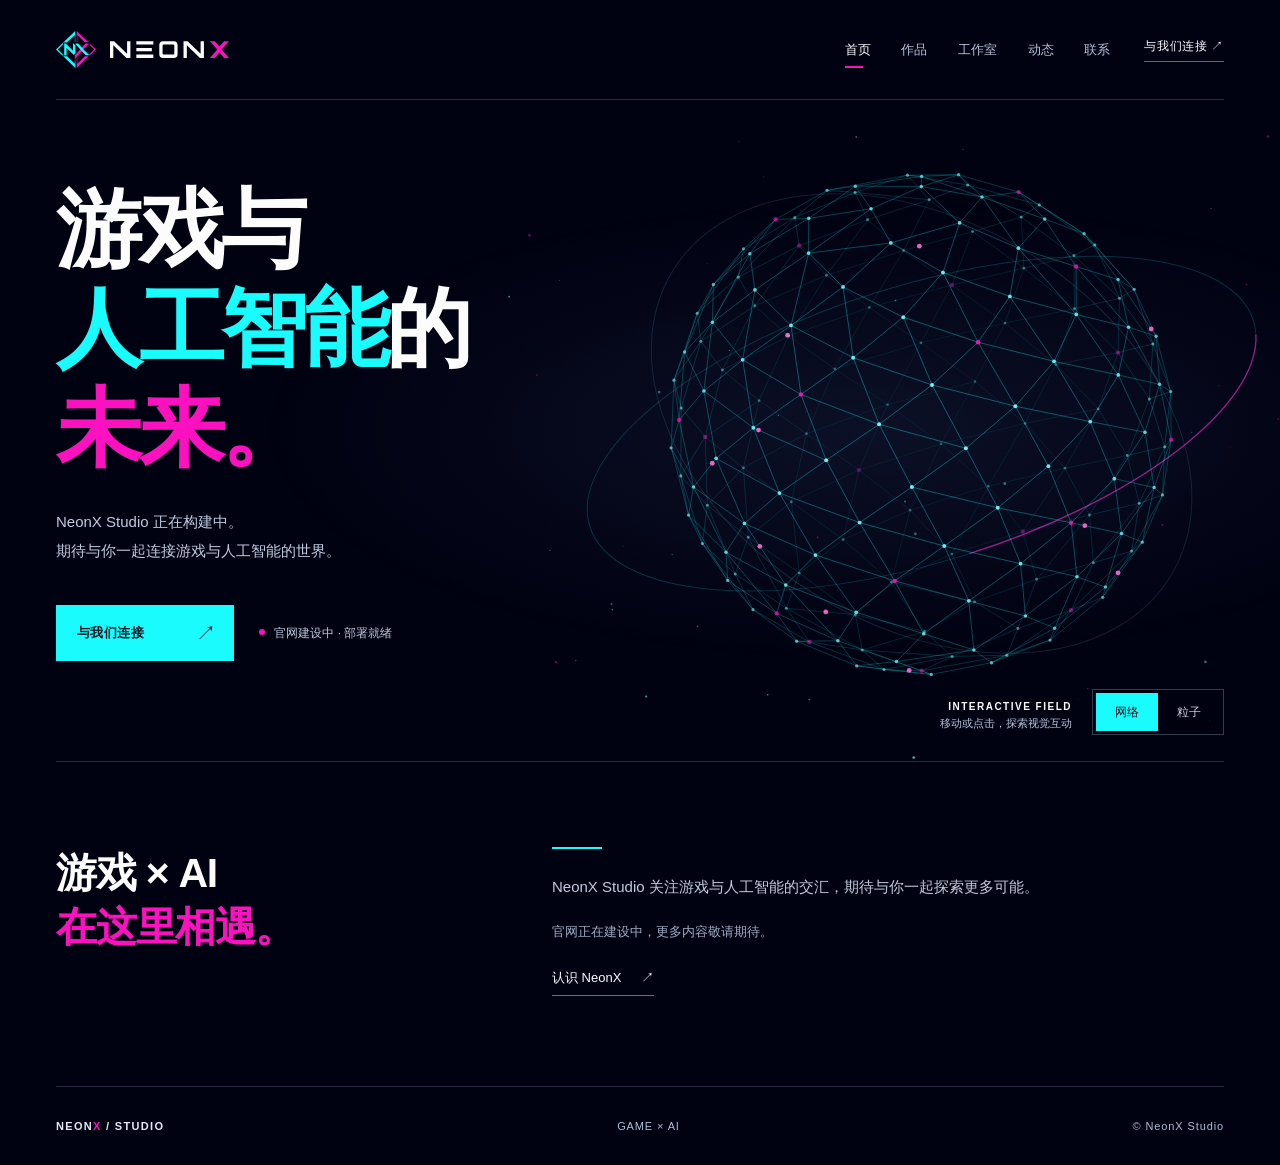
==== index.html @ ae46618a "style: align site palette with logo colors and add Pages custom domain Co-authored-by: Copilot App <" ====
<!DOCTYPE html>
<html lang="zh-CN">
<head>
  <meta charset="UTF-8">
  <meta name="viewport" content="width=device-width, initial-scale=1">
  <meta name="theme-color" content="#000211">
  <meta name="description" content="NeonX Studio，探索游戏与人工智能的未来。">
  <link rel="icon" href="favicon.ico" sizes="48x48">
<link rel="icon" href="assets/brand/favicon/favicon.svg" type="image/svg+xml">
<link rel="apple-touch-icon" href="assets/brand/favicon/apple-touch-icon.png">
<link rel="manifest" href="site.webmanifest">
<meta property="og:type" content="website">
<meta property="og:site_name" content="NeonX Studio">
<meta property="og:title" content="NeonX Studio | ??????????">
<meta property="og:description" content="NeonX Studio??????????????">
<meta property="og:url" content="https://neonx.top/">
<meta property="og:image" content="https://neonx.top/assets/brand/png/neonx-social-1280x640.png">
<meta property="og:image:width" content="1280">
<meta property="og:image:height" content="640">
<meta name="twitter:card" content="summary_large_image">
<meta name="twitter:image" content="https://neonx.top/assets/brand/png/neonx-social-1280x640.png">
  <title>NeonX Studio | 游戏与人工智能的未来</title>
  <style>
    :root {
      color-scheme: dark;
      --ink: #fdfcfc;
      --soft: #b7c2d8;
      --blue: #1afbfd;
      --pink: #fc11c0;
      --line: rgba(192, 209, 240, .2);
      --bg: #000211;
    }
    * { box-sizing: border-box; }
    html { min-height: 100%; }
    body {
      margin: 0;
      min-height: 100vh;
      background: var(--bg);
      color: var(--ink);
      font-family: "Segoe UI", "Microsoft YaHei", "PingFang SC", sans-serif;
      -webkit-font-smoothing: antialiased;
    }
    button, a { font: inherit; }
    :focus-visible { outline: 2px solid var(--blue); outline-offset: 6px; }
    [data-page]:focus, [data-page] h1:focus { outline: none; }
    [hidden] { display: none !important; }
    .page {
      position: relative;
      display: flex;
      flex-direction: column;
      min-height: 100vh;
      min-height: 100svh;
      overflow: hidden;
      background: #000211;
    }
    main { flex: 1; }
    .wrap { width: min(100% - 112px, 1536px); margin-inline: auto; }
    .header {
      position: relative;
      z-index: 3;
      display: flex;
      align-items: center;
      justify-content: space-between;
      gap: 20px;
      min-height: 100px;
      border-bottom: 1px solid var(--line);
    }
    .brand {
      display: inline-flex;
      align-items: center;
      gap: 14px;
      color: var(--ink);
      text-decoration: none;
    }
    .brand-mark { display: block; width: 40px; height: auto; }
    .brand-word { display: block; width: auto; height: 17px; }
    .header-right { display: flex; align-items: center; gap: 34px; }
    .nav { display: flex; align-items: center; gap: clamp(18px, 2.4vw, 36px); }
    .nav a {
      position: relative;
      padding: 12px 0;
      color: #b7c2d8;
      font-size: 13px;
      text-decoration: none;
      white-space: nowrap;
      transition: color .2s ease;
    }
    .nav a:hover, .nav a[aria-current="page"] { color: var(--ink); }
    .nav a[aria-current="page"]::after { content: ""; position: absolute; bottom: 3px; left: 0; width: 18px; height: 2px; background: var(--pink); }
    .header-action {
      color: var(--ink);
      text-decoration: none;
      font-size: 12px;
      letter-spacing: .05em;
      border-bottom: 1px solid var(--pink);
      padding-bottom: 6px;
    }
    .header-action:hover { color: var(--pink); }
    .hero {
      position: relative;
      flex: 1;
      display: flex;
      align-items: center;
      min-height: 570px;
      isolation: isolate;
    }
    .network {
      position: absolute;
      z-index: -1;
      inset: -1px 0 0;
      overflow: hidden;
      background: radial-gradient(ellipse at 68% 50%, rgba(35, 44, 80, .35), transparent 49%);
    }
    .network canvas { width: 100%; height: 100%; display: block; }
    .hero-inner { position: relative; z-index: 1; padding-block: 80px 100px; pointer-events: none; }
    .hero-inner > * { pointer-events: auto; }
    .hero h1 {
      width: max-content;
      max-width: 100%;
      margin: 0;
      font-size: clamp(56px, 6.7vw, 100px);
      font-weight: 650;
      line-height: 1.16;
      letter-spacing: -.04em;
      text-wrap: balance;
    }
    .hero h1 span { color: var(--blue); }
    .hero h1 em { color: var(--pink); font-style: normal; }
    .hero-copy {
      margin: 30px 0 0;
      max-width: 440px;
      color: #c1ccdf;
      font-size: 15px;
      line-height: 1.9;
    }
    .hero-actions { display: flex; align-items: center; flex-wrap: wrap; gap: 25px; margin-top: 40px; }
    .connect {
      display: inline-flex;
      align-items: center;
      justify-content: space-between;
      gap: 52px;
      min-height: 56px;
      padding: 0 18px 0 21px;
      border: 0;
      background: var(--blue);
      color: #0a1620;
      font-size: 13px;
      font-weight: 700;
      letter-spacing: .03em;
      cursor: pointer;
      text-decoration: none;
      transition: background .2s ease, color .2s ease;
    }
    .connect:hover { background: var(--pink); color: #1d1020; }
    .connect span { font-size: 20px; line-height: 1; font-weight: 400; }
    .status { color: #bcc7d9; font-size: 12px; }
    .status::before {
      content: "";
      display: inline-block;
      width: 6px;
      height: 6px;
      margin-right: 9px;
      border-radius: 50%;
      background: var(--pink);
      vertical-align: 2px;
    }
    .visual-controls {
      position: absolute;
      right: max(56px, calc((100% - 1536px) / 2));
      bottom: 26px;
      z-index: 2;
      display: flex;
      align-items: end;
      gap: 20px;
    }
    .visual-controls[hidden] { display: none; }
    .visual-caption { margin: 0 0 3px; color: #b8c5dc; font-size: 11px; line-height: 1.6; text-align: right; }
    .visual-caption strong { display: block; color: var(--ink); font-size: 10px; font-weight: 600; letter-spacing: .15em; }
    .mode-switch { display: flex; padding: 3px; border: 1px solid rgba(164, 196, 224, .3); background: rgba(0, 2, 17, .88); }
    .mode-switch button {
      min-width: 62px;
      min-height: 38px;
      border: 0;
      background: transparent;
      color: #c5d0e2;
      font-size: 12px;
      cursor: pointer;
      transition: background .25s ease, color .25s ease;
    }
    .mode-switch button:hover { color: white; }
    .mode-switch button[aria-pressed="true"] { background: var(--blue); color: #0a1620; }
    .about {
      position: relative;
      display: grid;
      grid-template-columns: minmax(0, .8fr) minmax(0, 1.2fr);
      gap: 48px;
      padding-block: 85px 90px;
      border-top: 1px solid var(--line);
    }
    .about h2 { margin: 0; font-size: clamp(30px, 3.2vw, 46px); line-height: 1.3; letter-spacing: -.03em; font-weight: 600; }
    .about h2 span { color: var(--pink); }
    .about-copy { max-width: 540px; }
    .about-copy p { margin: 0; color: #c2ccdd; font-size: 15px; line-height: 1.9; }
    .about-copy p + p { margin-top: 18px; color: #9eacc2; font-size: 13px; }
    .about-line { display: block; width: 50px; height: 2px; margin-bottom: 24px; background: var(--blue); }
    .text-link {
      display: inline-flex;
      align-items: center;
      gap: 20px;
      margin-top: 24px;
      padding-bottom: 8px;
      color: var(--ink);
      border-bottom: 1px solid var(--pink);
      font-size: 13px;
      text-decoration: none;
      transition: color .2s ease, border-color .2s ease;
    }
    .text-link:hover { color: var(--blue); border-color: var(--blue); }
    .screen { flex: 1; }
    .subpage {
      position: relative;
      min-height: min(720px, 75vh);
      padding-block: clamp(70px, 9vw, 140px) 100px;
    }
    .page-heading {
      display: grid;
      grid-template-columns: minmax(0, 1fr) minmax(260px, .7fr);
      gap: 40px;
      align-items: end;
      padding-bottom: 55px;
      border-bottom: 1px solid var(--line);
    }
    .page-heading h1 {
      margin: 0;
      max-width: 700px;
      font-size: clamp(48px, 6vw, 84px);
      font-weight: 650;
      line-height: 1.15;
      letter-spacing: -.04em;
    }
    .page-heading h1 span { color: var(--blue); }
    .page-heading h1 em { color: var(--pink); font-style: normal; }
    .page-heading p { max-width: 380px; margin: 0 0 6px; color: #c1ccdf; font-size: 15px; line-height: 1.9; }
    .section-body { display: grid; grid-template-columns: 1fr 1.15fr; gap: clamp(40px, 8vw, 140px); padding-top: 60px; }
    .section-body h2 { margin: 0; font-size: clamp(26px, 3vw, 40px); line-height: 1.35; letter-spacing: -.03em; font-weight: 600; }
    .section-body h2 span { color: var(--pink); }
    .section-body p { margin: 0; max-width: 610px; color: #c1ccdf; font-size: 15px; line-height: 1.95; }
    .section-body p + p { margin-top: 18px; }
    .section-body .muted { color: #aab8cf; font-size: 13px; }
    .empty-state {
      position: relative;
      display: flex;
      align-items: end;
      justify-content: space-between;
      gap: 30px;
      min-height: 245px;
      margin-top: 60px;
      padding: clamp(25px, 4vw, 48px);
      overflow: hidden;
      border: 1px solid var(--line);
      background: linear-gradient(120deg, #12182a, #101320);
    }
    .empty-state::after {
      content: "";
      position: absolute;
      width: 250px;
      height: 250px;
      right: -40px;
      top: -90px;
      border: 1px solid rgba(26, 251, 253, .3);
      border-radius: 50%;
      box-shadow: 0 0 0 35px rgba(26, 251, 253, .025), 0 0 0 70px rgba(252, 17, 192, .025);
      pointer-events: none;
    }
    .empty-state > * { position: relative; z-index: 1; }
    .empty-state h2 { margin: 0 0 12px; font-size: clamp(25px, 3vw, 38px); font-weight: 600; letter-spacing: -.03em; }
    .empty-state p { margin: 0; max-width: 460px; color: #c1ccdf; font-size: 14px; line-height: 1.8; }
    .empty-state .text-link { flex: none; }
    .feature-list { margin-top: 48px; border-top: 1px solid var(--line); }
    .feature-list div { display: grid; grid-template-columns: 140px 1fr; gap: 20px; padding: 20px 0; border-bottom: 1px solid var(--line); }
    .feature-list dt { color: var(--blue); font-size: 13px; }
    .feature-list dd { margin: 0; color: #c1ccdf; font-size: 14px; line-height: 1.8; }
    .contact-state { display: inline-flex; align-items: center; gap: 10px; margin-top: 28px; color: #f0cee5; font-size: 13px; }
    .contact-state::before { content: ""; width: 7px; height: 7px; border-radius: 50%; background: var(--pink); }
    .js-ready .screen:not([hidden]) { animation: page-in .32s ease-out both; }
    @keyframes page-in { from { opacity: .7; transform: translateY(8px); } to { opacity: 1; transform: translateY(0); } }
    .footer {
      position: relative;
      z-index: 2;
      display: flex;
      align-items: center;
      justify-content: space-between;
      gap: 20px;
      min-height: 79px;
      border-top: 1px solid var(--line);
      color: #afbdd4;
      font-size: 11px;
      letter-spacing: .08em;
    }
    .footer-title { color: #e4e9f5; font-weight: 600; letter-spacing: .12em; }
    .footer-title span { color: var(--pink); }
    @media (max-width: 900px) {
      .wrap { width: calc(100% - 64px); }
      .hero h1 { font-size: clamp(52px, 7.5vw, 70px); }
      .visual-controls { right: 32px; }
      .header-right { gap: 20px; }
      .nav { gap: 18px; }
    }
    @media (max-width: 760px) {
      .wrap { width: calc(100% - 40px); }
      .header { min-height: 0; padding-top: 20px; flex-wrap: wrap; column-gap: 12px; }
      .brand { gap: 11px; }
      .brand-mark { width: 34px; }
      .brand-word { height: 14px; }
      .header-right { display: contents; }
      .header-action { margin-left: auto; }
      .nav { order: 2; width: 100%; justify-content: space-between; gap: 8px; padding-top: 13px; }
      .nav a { font-size: 12px; }
      .hero { display: block; min-height: 840px; }
      .hero-inner { padding-block: 70px 0; }
      .hero h1 { font-size: clamp(45px, 11vw, 68px); }
      .hero-copy { max-width: 320px; margin-top: 22px; font-size: 14px; }
      .hero-actions { margin-top: 25px; gap: 17px; }
      .connect { min-height: 52px; gap: 30px; }
      .network { top: 330px; bottom: 0; background: radial-gradient(ellipse at 50% 57%, rgba(35, 44, 80, .35), transparent 62%); }
      .visual-controls { left: 20px; right: 20px; bottom: 24px; justify-content: space-between; gap: 10px; }
      .visual-caption { text-align: left; }
      .about { grid-template-columns: 1fr; gap: 25px; padding-block: 60px; }
      .subpage { min-height: 70vh; padding-block: 60px 75px; }
      .page-heading, .section-body { grid-template-columns: 1fr; gap: 24px; }
      .page-heading { padding-bottom: 35px; }
      .section-body { padding-top: 40px; }
      .empty-state { min-height: 260px; margin-top: 40px; align-items: start; flex-direction: column; justify-content: end; }
      .feature-list div { grid-template-columns: 90px 1fr; }
      .footer { min-height: 72px; font-size: 10px; }
    }
    @media (max-width: 360px) {
      .status { width: 100%; }
      .hero { min-height: 880px; }
    }
    @media (prefers-reduced-motion: reduce) {
      *, *::before, *::after { transition-duration: .01ms !important; animation-duration: .01ms !important; animation-iteration-count: 1 !important; }
    }
  </style>
</head>
<body>
  <div class="page">
    <header class="header wrap">
      <a class="brand" href="#home" aria-label="NeonX Studio 首页">
        <img class="brand-mark" src="assets/brand/web/neonx-mark.svg" alt="" width="684" height="643">
        <img class="brand-word" src="assets/brand/web/neonx-wordtype.svg" alt="" width="806" height="80">
      </a>
      <div class="header-right">
        <nav class="nav" aria-label="主导航">
          <a href="#home">首页</a>
          <a href="#works">作品</a>
          <a href="#studio">工作室</a>
          <a href="#news">动态</a>
          <a href="#contact">联系</a>
        </nav>
        <a class="header-action" href="#contact">与我们连接 ↗</a>
      </div>
    </header>

    <main id="main-content">
    <div class="screen" id="home" data-page aria-label="首页">
    <section class="hero">
      <div class="network" aria-hidden="true"><canvas id="network"></canvas></div>
      <div class="hero-inner wrap">
        <h1 tabindex="-1">游戏与<br><span>人工智能</span>的<br><em>未来。</em></h1>
        <p class="hero-copy">NeonX Studio 正在构建中。<br>期待与你一起连接游戏与人工智能的世界。</p>
        <div class="hero-actions">
          <a class="connect" href="#contact">与我们连接 <span aria-hidden="true">↗</span></a>
          <span class="status">官网建设中 · 部署就绪</span>
        </div>
      </div>
      <div class="visual-controls" hidden>
        <p class="visual-caption"><strong>INTERACTIVE FIELD</strong>移动或点击，探索视觉互动</p>
        <div class="mode-switch" role="group" aria-label="视觉模式">
          <button type="button" data-mode="network" aria-pressed="true">网络</button>
          <button type="button" data-mode="particles" aria-pressed="false">粒子</button>
        </div>
      </div>
    </section>

    <section class="about wrap" aria-labelledby="about-title">
      <h2 id="about-title">游戏 × AI<br><span>在这里相遇。</span></h2>
      <div class="about-copy">
        <span class="about-line" aria-hidden="true"></span>
        <p>NeonX Studio 关注游戏与人工智能的交汇，期待与你一起探索更多可能。</p>
        <p>官网正在建设中，更多内容敬请期待。</p>
        <a class="text-link" href="#studio">认识 NeonX <span aria-hidden="true">↗</span></a>
      </div>
    </section>
    </div>

    <section class="screen subpage wrap" id="works" data-page aria-labelledby="works-title">
      <div class="page-heading">
        <h1 id="works-title" tabindex="-1">为想象<br><span>创造空间</span><em>。</em></h1>
        <p>探索 NeonX Studio 的游戏与 AI 作品。这里将展示工作室的项目和创作进展。</p>
      </div>
      <div class="empty-state">
        <div>
          <h2>作品内容待添加</h2>
          <p>这里预留了项目展示空间，作品信息将在完善后呈现。</p>
        </div>
        <a class="text-link" href="#news">查看工作室动态 <span aria-hidden="true">↗</span></a>
      </div>
    </section>

    <section class="screen subpage wrap" id="studio" data-page aria-labelledby="studio-title">
      <div class="page-heading">
        <h1 id="studio-title" tabindex="-1">关于<br><span>NeonX</span><em>。</em></h1>
        <p>一个关注游戏与人工智能交汇的工作室。我们相信，创意与技术的相遇能带来新的可能。</p>
      </div>
      <div class="section-body">
        <h2>从想象出发，<br><span>向未来探索。</span></h2>
        <div>
          <p>NeonX Studio 正在建设中。我们期待探索游戏与人工智能如何相互启发，并将想法变成值得体验的作品。</p>
          <dl class="feature-list">
            <div><dt>游戏</dt><dd>探索互动体验与创意表达。</dd></div>
            <div><dt>人工智能</dt><dd>关注技术与创造力之间的新连接。</dd></div>
          </dl>
          <a class="text-link" href="#works">探索作品 <span aria-hidden="true">↗</span></a>
        </div>
      </div>
    </section>

    <section class="screen subpage wrap" id="news" data-page aria-labelledby="news-title">
      <div class="page-heading">
        <h1 id="news-title" tabindex="-1">最新<br><span>动态</span><em>。</em></h1>
        <p>关注 NeonX 的创作进展、项目消息和工作室更新。</p>
      </div>
      <div class="empty-state">
        <div>
          <h2>动态内容待添加</h2>
          <p>这里预留了工作室动态空间，后续可在此发布消息。</p>
        </div>
        <a class="text-link" href="#studio">了解工作室 <span aria-hidden="true">↗</span></a>
      </div>
    </section>

    <section class="screen subpage wrap" id="contact" data-page aria-labelledby="contact-title">
      <div class="page-heading">
        <h1 id="contact-title" tabindex="-1">让我们<br><span>连接</span><em>。</em></h1>
        <p>无论是创意交流还是未来合作，NeonX Studio 期待与你相遇。</p>
      </div>
      <div class="section-body">
        <h2>一起探索<br><span>新的可能。</span></h2>
        <div>
          <p>官网正在建设中，此页面的联系信息尚未配置。</p>
          <div class="contact-state">联系方式待添加</div><br>
          <a class="text-link" href="#news">查看最新动态 <span aria-hidden="true">↗</span></a>
        </div>
      </div>
    </section>
    </main>

    <footer class="footer wrap">
      <span class="footer-title">NEON<span>X</span> / STUDIO</span>
      <span>GAME × AI</span>
      <span>© NeonX Studio</span>
    </footer>
  </div>

  <script>
    (() => {
      const pages = Array.from(document.querySelectorAll('[data-page]'));
      const pageIds = new Set(pages.map(page => page.id));
      const navLinks = document.querySelectorAll('.nav a');

      function showPage(focusHeading = false) {
        const requested = location.hash.slice(1);
        const current = pageIds.has(requested) ? requested : 'home';
        for (const page of pages) page.hidden = page.id !== current;
        navLinks.forEach(link => {
          if (link.getAttribute('href') === `#${current}`) link.setAttribute('aria-current', 'page');
          else link.removeAttribute('aria-current');
        });
        const activePage = document.getElementById(current);
        const heading = activePage.querySelector('h1');
        document.title = current === 'home' ? 'NeonX Studio | 游戏与人工智能的未来' : `${heading.textContent.replace(/\s+/g, '')} | NeonX Studio`;
        window.dispatchEvent(new CustomEvent('neonx:route', { detail: { current } }));
        window.scrollTo(0, 0);
        if (focusHeading) heading.focus({ preventScroll: true });
      }

      document.addEventListener('click', event => {
        const link = event.target.closest('a[href^="#"]');
        if (!link || event.defaultPrevented || event.button !== 0 || event.metaKey || event.ctrlKey || event.shiftKey || event.altKey) return;
        const id = link.getAttribute('href').slice(1);
        if (!pageIds.has(id)) return;
        event.preventDefault();
        if (location.hash !== `#${id}`) history.pushState(null, '', `#${id}`);
        showPage(true);
      });
      window.addEventListener('popstate', () => showPage(true));
      window.addEventListener('hashchange', () => showPage(true));
      document.documentElement.classList.add('js-ready');
      showPage();

      const canvas = document.querySelector('#network');
      const context = canvas.getContext('2d');
      if (!context) return;
      const motion = matchMedia('(prefers-reduced-motion: reduce)');
      const network = canvas.parentElement;
      const pointer = { x: 0, y: 0, active: false };
      const controls = document.querySelector('.visual-controls');
      const modeButtons = controls.querySelectorAll('[data-mode]');
      const caption = controls.querySelector('.visual-caption');
      const points = [];
      const edges = [];
      const stars = [];
      const ripples = [];
      const total = 170;
      const goldenAngle = Math.PI * (3 - Math.sqrt(5));
      let width = 0, height = 0, frame = 0, lastTime = 0, angle = .35;
      let elapsed = 0, mix = 0, targetMix = 0, inView = !document.getElementById('home').hidden;

      for (let i = 0; i < total; i++) {
        const y = 1 - (i / (total - 1)) * 2;
        const ring = Math.sqrt(1 - y * y);
        const theta = goldenAngle * i;
        const cloudRadius = Math.sqrt((i + .5) / total);
        const cloudAngle = theta * 1.8 + cloudRadius * 5;
        points.push({
          x: Math.cos(theta) * ring, y, z: Math.sin(theta) * ring,
          cloudX: Math.cos(cloudAngle) * cloudRadius * 1.35,
          cloudY: Math.sin(cloudAngle) * cloudRadius * .78,
          cloudZ: Math.sin(theta * .6) * .35,
          pink: i % 9 === 0
        });
      }
      for (let i = 0; i < points.length; i++) {
        for (let j = i + 1; j < points.length; j++) {
          const a = points[i], b = points[j];
          if (Math.hypot(a.x - b.x, a.y - b.y, a.z - b.z) < .36) edges.push([i, j]);
        }
      }
      for (let i = 0; i < 75; i++) {
        stars.push({ x: Math.random(), y: Math.random(), size: Math.random() * 1.2 + .3, pink: i % 5 === 0, phase: Math.random() * Math.PI * 2 });
      }

      function resize() {
        const rect = network.getBoundingClientRect();
        if (!rect.width || !rect.height) return;
        width = rect.width;
        height = rect.height;
        const ratio = Math.min(devicePixelRatio || 1, 2);
        canvas.width = Math.round(width * ratio);
        canvas.height = Math.round(height * ratio);
        context.setTransform(ratio, 0, 0, ratio, 0, 0);
        draw();
      }

      function draw() {
        context.clearRect(0, 0, width, height);
        const mobile = width <= 760;
        const cx = width * (mobile ? .53 : .72);
        const cy = height * (mobile ? .46 : .49);
        const radius = Math.min(width * (mobile ? .40 : .25), height * .38, 315);
        const tilt = -.19 + (pointer.active ? (pointer.y / height - .5) * .14 : 0);
        const turn = angle + (pointer.active ? (pointer.x / width - .5) * .55 : 0);
        const sin = Math.sin(turn), cos = Math.cos(turn);
        const sinT = Math.sin(tilt), cosT = Math.cos(tilt);
        const projected = points.map(p => {
          const px = p.x + (p.cloudX - p.x) * mix;
          const py = p.y + (p.cloudY - p.y) * mix;
          const pz = p.z + (p.cloudZ - p.z) * mix;
          const x = px * cos - pz * sin;
          const z = px * sin + pz * cos;
          const y = py * cosT - z * sinT;
          const depth = py * sinT + z * cosT;
          return { x: cx + x * radius, y: cy + y * radius, depth, pink: p.pink };
        });

        for (const star of stars) {
          const x = star.x * width, y = star.y * height;
          if (!mobile && x < width * .37) continue;
          const alpha = .35 + .25 * (Math.sin(elapsed * .001 + star.phase) + 1) / 2;
          context.fillStyle = star.pink ? `rgba(252,17,192,${alpha})` : `rgba(140,252,253,${alpha})`;
          context.beginPath();
          context.arc(x, y, star.size, 0, Math.PI * 2);
          context.fill();
        }

        context.save();
        context.translate(cx, cy);
        context.rotate(-.30);
        context.strokeStyle = `rgba(26, 251, 253, ${.18 - mix * .1})`;
        context.lineWidth = 1;
        context.beginPath();
        context.ellipse(0, 0, radius * 1.38, radius * .55, 0, 0, Math.PI * 2);
        context.stroke();
        context.strokeStyle = `rgba(252, 17, 192, ${.6 - mix * .25})`;
        context.lineWidth = 1.3;
        context.beginPath();
        context.ellipse(0, 0, radius * 1.38, radius * .55, 0, .1, 1.55);
        context.stroke();
        context.rotate(.85);
        context.strokeStyle = `rgba(120, 210, 240, ${.14 - mix * .07})`;
        context.lineWidth = 1;
        context.beginPath();
        context.ellipse(0, 0, radius * 1.16, radius * .8, 0, 0, Math.PI * 2);
        context.stroke();
        context.restore();

        for (const [i, j] of edges) {
          const a = projected[i], b = projected[j];
          const alpha = (.08 + ((a.depth + b.depth + 2) / 4) * .36) * (1 - mix * .92);
          context.strokeStyle = `rgba(26, 251, 253, ${alpha})`;
          context.lineWidth = .8;
          context.beginPath();
          context.moveTo(a.x, a.y);
          context.lineTo(b.x, b.y);
          context.stroke();
        }
        if (mix < .98) {
          for (let i = 0; i < 10; i++) {
            const progress = (elapsed * .00025 + i / 10) % 1;
            const edge = edges[(i * 43 + Math.floor(elapsed / 4000)) % edges.length];
            const a = projected[edge[0]], b = projected[edge[1]];
            context.fillStyle = `rgba(253, 110, 214, ${(1 - mix) * .9})`;
            context.beginPath();
            context.arc(a.x + (b.x - a.x) * progress, a.y + (b.y - a.y) * progress, 2.4, 0, Math.PI * 2);
            context.fill();
          }
        }
        for (const p of projected) {
          const alpha = .3 + (p.depth + 1) * .33;
          context.fillStyle = p.pink ? `rgba(252, 17, 192, ${alpha})` : `rgba(118, 252, 253, ${alpha})`;
          context.beginPath();
          context.arc(p.x, p.y, (p.pink ? 2.2 : 1.3 + (p.depth + 1) * .35) + mix * .8, 0, Math.PI * 2);
          context.fill();
          if (pointer.active) {
            const distance = Math.hypot(p.x - pointer.x, p.y - pointer.y);
            if (distance < 135) {
              context.strokeStyle = `rgba(252, 17, 192, ${(1 - distance / 135) * .7})`;
              context.beginPath();
              context.moveTo(p.x, p.y);
              context.lineTo(pointer.x, pointer.y);
              context.stroke();
            }
          }
        }
        for (const ripple of ripples) {
          const progress = ripple.age / 900;
          const fade = 1 - progress;
          context.strokeStyle = `rgba(252, 17, 192, ${fade * .8})`;
          context.lineWidth = 1;
          context.beginPath();
          context.arc(ripple.x, ripple.y, 8 + progress * 100, 0, Math.PI * 2);
          context.stroke();
          for (let i = 0; i < 12; i++) {
            const theta = i * Math.PI / 6 + ripple.offset;
            const distance = 10 + progress * (35 + (i % 3) * 18);
            context.fillStyle = i % 2 ? `rgba(252, 17, 192, ${fade})` : `rgba(26, 251, 253, ${fade})`;
            context.beginPath();
            context.arc(ripple.x + Math.cos(theta) * distance, ripple.y + Math.sin(theta) * distance, 1.5 * fade, 0, Math.PI * 2);
            context.fill();
          }
        }
      }

      function tick(time) {
        const delta = lastTime ? Math.min(time - lastTime, 50) : 0;
        angle += delta * .00012;
        elapsed += delta;
        mix += (targetMix - mix) * (1 - Math.exp(-delta / 220));
        for (const ripple of ripples) ripple.age += delta;
        while (ripples.length && ripples[0].age >= 900) ripples.shift();
        lastTime = time;
        draw();
        frame = requestAnimationFrame(tick);
      }
      function updateAnimation() {
        cancelAnimationFrame(frame);
        frame = 0;
        lastTime = 0;
        if (!motion.matches && !document.hidden && inView) frame = requestAnimationFrame(tick);
        else {
          if (motion.matches) { mix = targetMix; pointer.active = false; ripples.length = 0; }
          draw();
        }
        caption.innerHTML = motion.matches
          ? '<strong>INTERACTIVE FIELD</strong>选择视觉模式'
          : '<strong>INTERACTIVE FIELD</strong>移动或点击，探索视觉互动';
      }
      modeButtons.forEach(modeButton => modeButton.addEventListener('click', () => {
        targetMix = modeButton.dataset.mode === 'particles' ? 1 : 0;
        modeButtons.forEach(item => item.setAttribute('aria-pressed', String(item === modeButton)));
        if (motion.matches) { mix = targetMix; draw(); }
      }));
      document.querySelector('.hero').addEventListener('click', event => {
        if (motion.matches || event.target.closest('button, a')) return;
        const rect = network.getBoundingClientRect();
        const x = event.clientX - rect.left, y = event.clientY - rect.top;
        if (x < 0 || x > width || y < 0 || y > height) return;
        ripples.push({ x, y, age: 0, offset: Math.random() * Math.PI });
        if (ripples.length > 4) ripples.shift();
      });
      document.addEventListener('pointermove', event => {
        if (motion.matches || document.getElementById('home').hidden) return;
        const rect = network.getBoundingClientRect();
        pointer.x = event.clientX - rect.left;
        pointer.y = event.clientY - rect.top;
        pointer.active = pointer.x >= 0 && pointer.x <= width && pointer.y >= 0 && pointer.y <= height;
      });
      document.addEventListener('pointerout', event => { if (!event.relatedTarget) pointer.active = false; });
      document.addEventListener('pointercancel', () => { pointer.active = false; });
      window.addEventListener('resize', resize);
      window.addEventListener('neonx:route', event => {
        inView = event.detail.current === 'home';
        pointer.active = false;
        if (inView) resize();
        updateAnimation();
      });
      document.addEventListener('visibilitychange', updateAnimation);
      motion.addEventListener('change', updateAnimation);
      if ('IntersectionObserver' in window) {
        new IntersectionObserver(entries => {
          inView = entries[0].isIntersecting;
          updateAnimation();
        }).observe(network);
      }
      controls.hidden = false;
      resize();
      updateAnimation();
    })();
  </script>
</body>
</html>
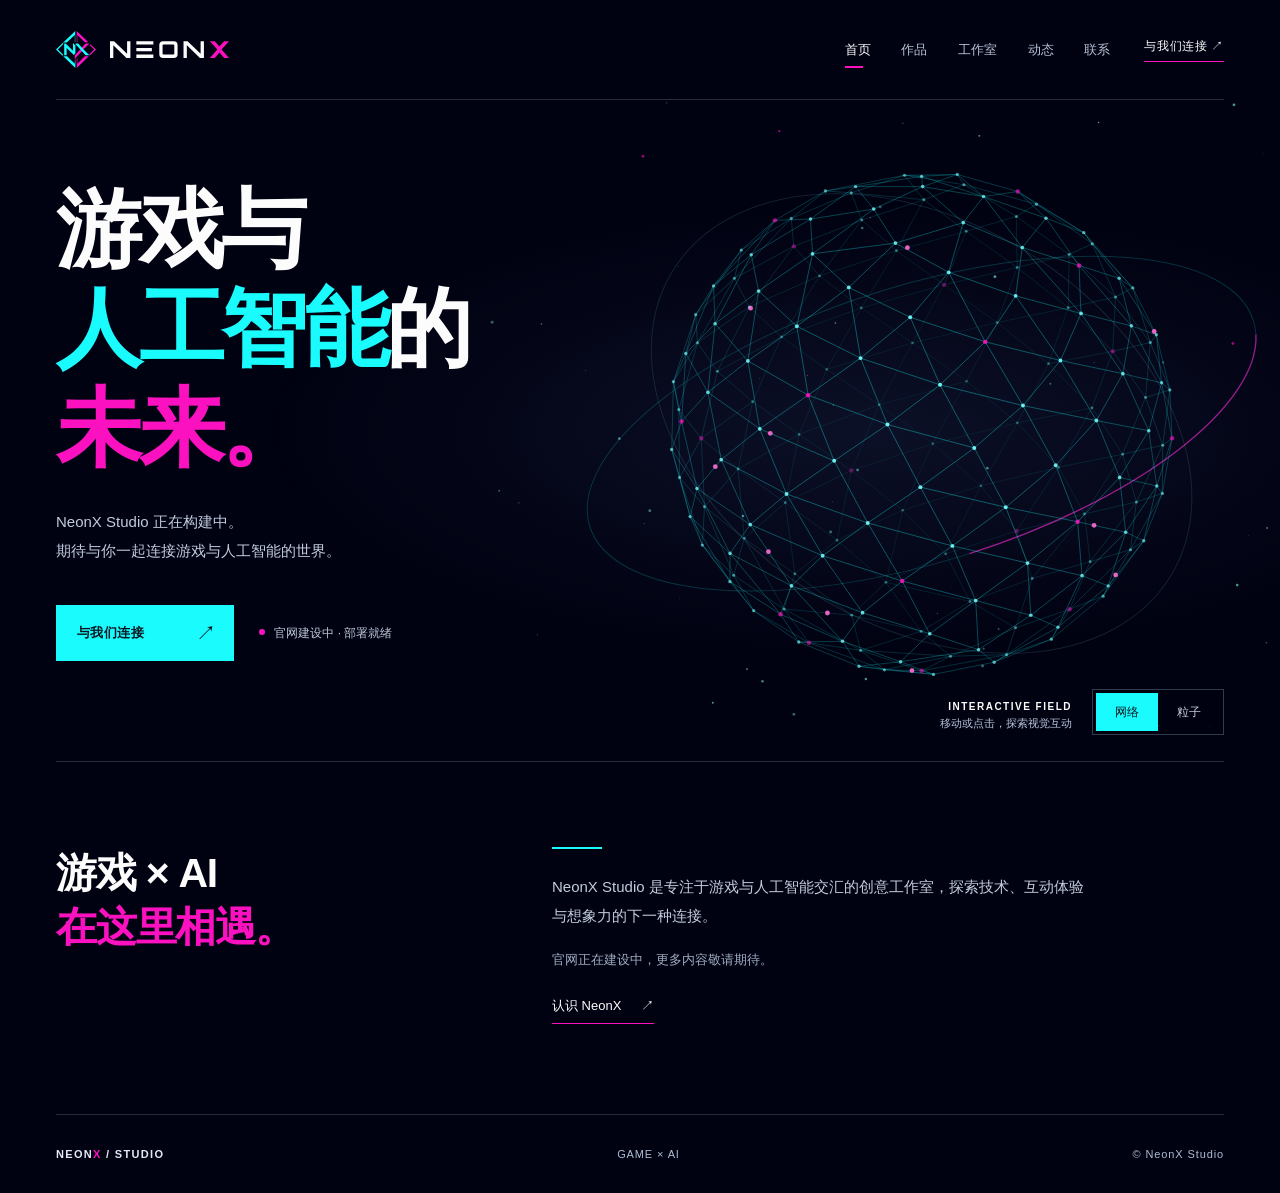
==== commit 84eae34b: "Improve SEO and GEO discoverability Co-authored-by: Copilot App <223556219+Copilot@users.noreply.git" ====
--- a/index.html
+++ b/index.html
@@ -3,23 +3,75 @@
 <head>
   <meta charset="UTF-8">
   <meta name="viewport" content="width=device-width, initial-scale=1">
+  <meta name="content-language" content="zh-CN">
   <meta name="theme-color" content="#000211">
-  <meta name="description" content="NeonX Studio，探索游戏与人工智能的未来。">
-  <link rel="icon" href="favicon.ico" sizes="48x48">
-<link rel="icon" href="assets/brand/favicon/favicon.svg" type="image/svg+xml">
-<link rel="apple-touch-icon" href="assets/brand/favicon/apple-touch-icon.png">
-<link rel="manifest" href="site.webmanifest">
-<meta property="og:type" content="website">
-<meta property="og:site_name" content="NeonX Studio">
-<meta property="og:title" content="NeonX Studio | ??????????">
-<meta property="og:description" content="NeonX Studio??????????????">
-<meta property="og:url" content="https://neonx.top/">
-<meta property="og:image" content="https://neonx.top/assets/brand/png/neonx-social-1280x640.png">
-<meta property="og:image:width" content="1280">
-<meta property="og:image:height" content="640">
-<meta name="twitter:card" content="summary_large_image">
-<meta name="twitter:image" content="https://neonx.top/assets/brand/png/neonx-social-1280x640.png">
-  <title>NeonX Studio | 游戏与人工智能的未来</title>
+  <meta name="color-scheme" content="dark">
+  <meta name="robots" content="index, follow">
+  <meta name="description" content="NeonX Studio 是专注于游戏与人工智能交汇的创意工作室，探索技术、互动体验与想象力的下一种连接。">
+  <link rel="canonical" href="https://neonx.top/">
+  <link rel="icon" href="favicon.ico" sizes="any">
+  <link rel="icon" href="assets/brand/favicon/favicon.svg" type="image/svg+xml">
+  <link rel="icon" href="assets/brand/favicon/favicon-32.png" type="image/png" sizes="32x32">
+  <link rel="apple-touch-icon" href="assets/brand/favicon/apple-touch-icon.png">
+  <link rel="manifest" href="site.webmanifest">
+  <meta property="og:type" content="website">
+  <meta property="og:site_name" content="NeonX Studio">
+  <meta property="og:locale" content="zh_CN">
+  <meta property="og:title" content="NeonX Studio | 游戏与人工智能创意工作室">
+  <meta property="og:description" content="NeonX Studio 是专注于游戏与人工智能交汇的创意工作室，探索技术、互动体验与想象力的下一种连接。">
+  <meta property="og:url" content="https://neonx.top/">
+  <meta property="og:image" content="https://neonx.top/assets/brand/png/neonx-social-1280x640.png">
+  <meta property="og:image:alt" content="NeonX Studio 品牌图">
+  <meta property="og:image:width" content="1280">
+  <meta property="og:image:height" content="640">
+  <meta name="twitter:card" content="summary_large_image">
+  <meta name="twitter:title" content="NeonX Studio | 游戏与人工智能创意工作室">
+  <meta name="twitter:description" content="探索游戏、人工智能、技术与想象力的下一种连接。">
+  <meta name="twitter:image" content="https://neonx.top/assets/brand/png/neonx-social-1280x640.png">
+  <meta name="twitter:image:alt" content="NeonX Studio 品牌图">
+  <title>NeonX Studio | 游戏与人工智能创意工作室</title>
+  <script type="application/ld+json">
+    {
+      "@context": "https://schema.org",
+      "@graph": [
+        {
+          "@type": "Organization",
+          "@id": "https://neonx.top/#organization",
+          "name": "NeonX Studio",
+          "url": "https://neonx.top/",
+          "logo": "https://neonx.top/assets/brand/web/neonx-mark.svg",
+          "sameAs": ["https://github.com/NeonX-Studio"],
+          "brand": {"@id": "https://neonx.top/#brand"}
+        },
+        {
+          "@type": "Brand",
+          "@id": "https://neonx.top/#brand",
+          "name": "NeonX Studio",
+          "url": "https://neonx.top/",
+          "logo": "https://neonx.top/assets/brand/web/neonx-mark.svg"
+        },
+        {
+          "@type": "WebSite",
+          "@id": "https://neonx.top/#website",
+          "url": "https://neonx.top/",
+          "name": "NeonX Studio",
+          "description": "NeonX Studio 是专注于游戏与人工智能交汇的创意工作室。",
+          "publisher": {"@id": "https://neonx.top/#organization"},
+          "inLanguage": "zh-CN"
+        },
+        {
+          "@type": "WebPage",
+          "@id": "https://neonx.top/#webpage",
+          "url": "https://neonx.top/",
+          "name": "NeonX Studio | 游戏与人工智能创意工作室",
+          "description": "NeonX Studio 是专注于游戏与人工智能交汇的创意工作室，探索技术、互动体验与想象力的下一种连接。",
+          "isPartOf": {"@id": "https://neonx.top/#website"},
+          "about": {"@id": "https://neonx.top/#organization"},
+          "inLanguage": "zh-CN"
+        }
+      ]
+    }
+  </script>
   <style>
     :root {
       color-scheme: dark;
@@ -387,7 +439,7 @@
       <h2 id="about-title">游戏 × AI<br><span>在这里相遇。</span></h2>
       <div class="about-copy">
         <span class="about-line" aria-hidden="true"></span>
-        <p>NeonX Studio 关注游戏与人工智能的交汇，期待与你一起探索更多可能。</p>
+        <p>NeonX Studio 是专注于游戏与人工智能交汇的创意工作室，探索技术、互动体验与想象力的下一种连接。</p>
         <p>官网正在建设中，更多内容敬请期待。</p>
         <a class="text-link" href="#studio">认识 NeonX <span aria-hidden="true">↗</span></a>
       </div>
@@ -479,7 +531,7 @@
         });
         const activePage = document.getElementById(current);
         const heading = activePage.querySelector('h1');
-        document.title = current === 'home' ? 'NeonX Studio | 游戏与人工智能的未来' : `${heading.textContent.replace(/\s+/g, '')} | NeonX Studio`;
+        document.title = current === 'home' ? 'NeonX Studio | 游戏与人工智能创意工作室' : `${heading.textContent.replace(/\s+/g, '')} | NeonX Studio`;
         window.dispatchEvent(new CustomEvent('neonx:route', { detail: { current } }));
         window.scrollTo(0, 0);
         if (focusHeading) heading.focus({ preventScroll: true });
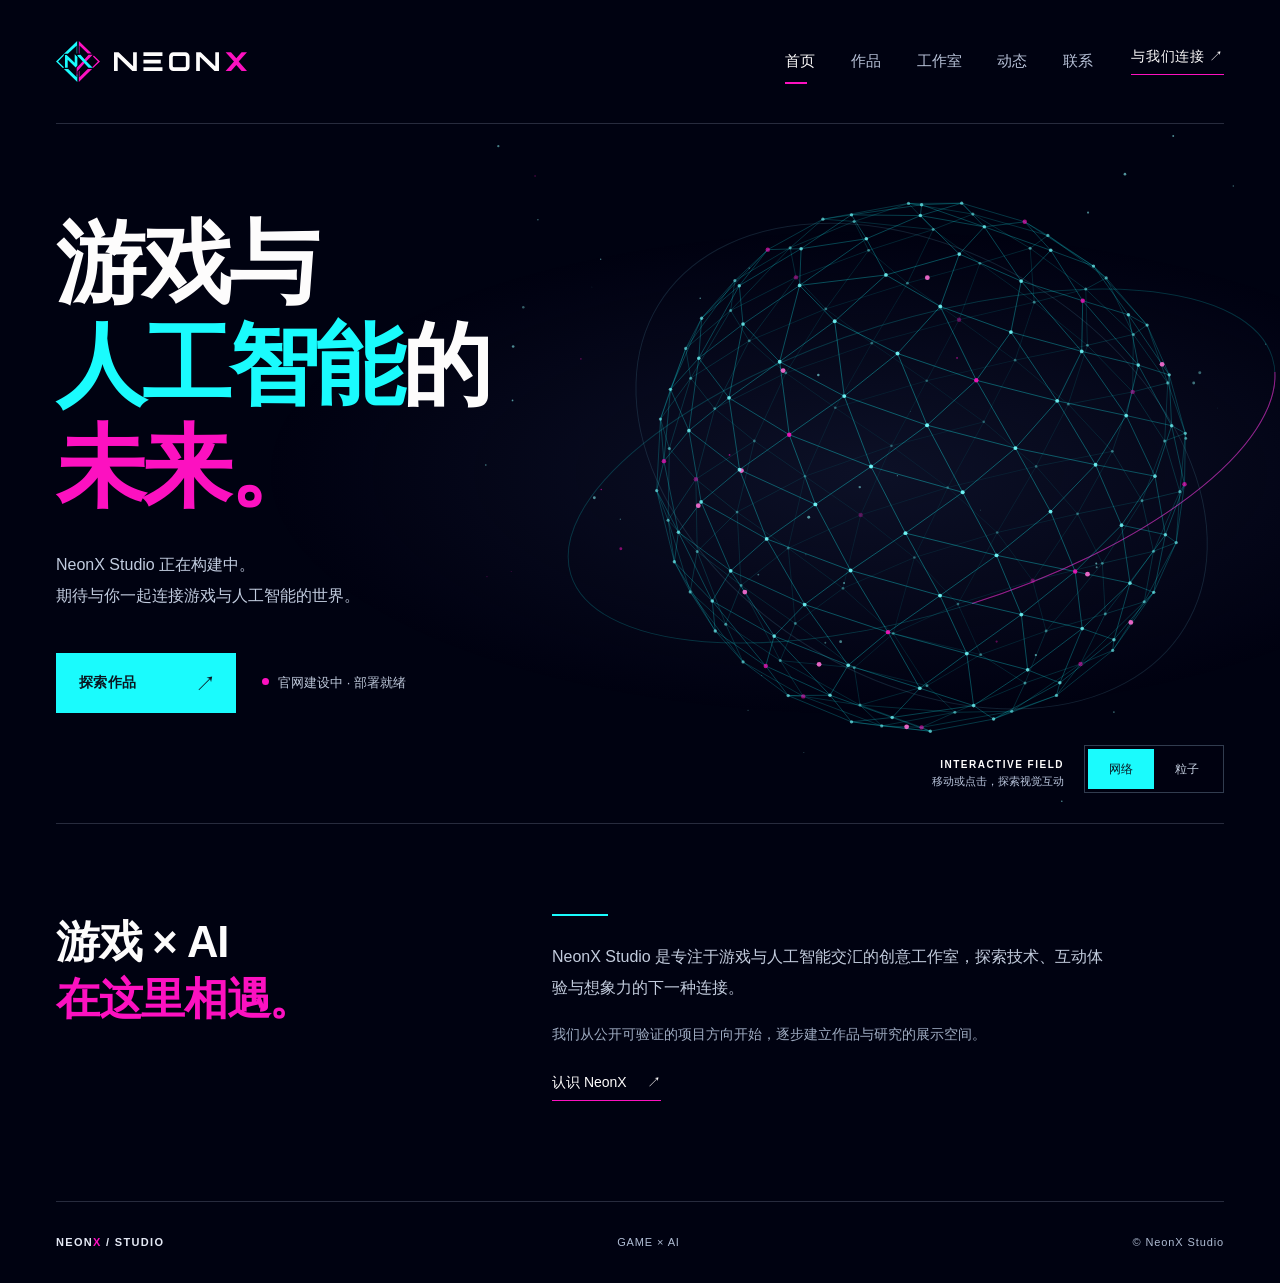
==== commit b33c82b2: "Refactor NeonX site into multipage showcase Co-authored-by: Copilot App <223556219+Copilot@users.nor" ====
--- a/index.html
+++ b/index.html
@@ -1,4 +1,4 @@
-<!DOCTYPE html>
+﻿<!DOCTYPE html>
 <html lang="zh-CN">
 <head>
   <meta charset="UTF-8">
@@ -14,771 +14,32 @@
   <link rel="icon" href="assets/brand/favicon/favicon-32.png" type="image/png" sizes="32x32">
   <link rel="apple-touch-icon" href="assets/brand/favicon/apple-touch-icon.png">
   <link rel="manifest" href="site.webmanifest">
-  <meta property="og:type" content="website">
-  <meta property="og:site_name" content="NeonX Studio">
-  <meta property="og:locale" content="zh_CN">
-  <meta property="og:title" content="NeonX Studio | 游戏与人工智能创意工作室">
-  <meta property="og:description" content="NeonX Studio 是专注于游戏与人工智能交汇的创意工作室，探索技术、互动体验与想象力的下一种连接。">
-  <meta property="og:url" content="https://neonx.top/">
-  <meta property="og:image" content="https://neonx.top/assets/brand/png/neonx-social-1280x640.png">
-  <meta property="og:image:alt" content="NeonX Studio 品牌图">
-  <meta property="og:image:width" content="1280">
-  <meta property="og:image:height" content="640">
-  <meta name="twitter:card" content="summary_large_image">
-  <meta name="twitter:title" content="NeonX Studio | 游戏与人工智能创意工作室">
-  <meta name="twitter:description" content="探索游戏、人工智能、技术与想象力的下一种连接。">
-  <meta name="twitter:image" content="https://neonx.top/assets/brand/png/neonx-social-1280x640.png">
-  <meta name="twitter:image:alt" content="NeonX Studio 品牌图">
+  <meta property="og:type" content="website"><meta property="og:site_name" content="NeonX Studio"><meta property="og:locale" content="zh_CN">
+  <meta property="og:title" content="NeonX Studio | 游戏与人工智能创意工作室"><meta property="og:description" content="探索游戏、人工智能、技术与想象力的下一种连接。"><meta property="og:url" content="https://neonx.top/"><meta property="og:image" content="https://neonx.top/assets/brand/png/neonx-social-1280x640.png"><meta property="og:image:alt" content="NeonX Studio 品牌图">
+  <meta name="twitter:card" content="summary_large_image"><meta name="twitter:title" content="NeonX Studio | 游戏与人工智能创意工作室"><meta name="twitter:description" content="探索游戏、人工智能、技术与想象力的下一种连接。"><meta name="twitter:image" content="https://neonx.top/assets/brand/png/neonx-social-1280x640.png">
   <title>NeonX Studio | 游戏与人工智能创意工作室</title>
   <script type="application/ld+json">
-    {
-      "@context": "https://schema.org",
-      "@graph": [
-        {
-          "@type": "Organization",
-          "@id": "https://neonx.top/#organization",
-          "name": "NeonX Studio",
-          "url": "https://neonx.top/",
-          "logo": "https://neonx.top/assets/brand/web/neonx-mark.svg",
-          "sameAs": ["https://github.com/NeonX-Studio"],
-          "brand": {"@id": "https://neonx.top/#brand"}
-        },
-        {
-          "@type": "Brand",
-          "@id": "https://neonx.top/#brand",
-          "name": "NeonX Studio",
-          "url": "https://neonx.top/",
-          "logo": "https://neonx.top/assets/brand/web/neonx-mark.svg"
-        },
-        {
-          "@type": "WebSite",
-          "@id": "https://neonx.top/#website",
-          "url": "https://neonx.top/",
-          "name": "NeonX Studio",
-          "description": "NeonX Studio 是专注于游戏与人工智能交汇的创意工作室。",
-          "publisher": {"@id": "https://neonx.top/#organization"},
-          "inLanguage": "zh-CN"
-        },
-        {
-          "@type": "WebPage",
-          "@id": "https://neonx.top/#webpage",
-          "url": "https://neonx.top/",
-          "name": "NeonX Studio | 游戏与人工智能创意工作室",
-          "description": "NeonX Studio 是专注于游戏与人工智能交汇的创意工作室，探索技术、互动体验与想象力的下一种连接。",
-          "isPartOf": {"@id": "https://neonx.top/#website"},
-          "about": {"@id": "https://neonx.top/#organization"},
-          "inLanguage": "zh-CN"
-        }
-      ]
-    }
+  {"@context":"https://schema.org","@graph":[{"@type":"Organization","@id":"https://neonx.top/#organization","name":"NeonX Studio","url":"https://neonx.top/","logo":"https://neonx.top/assets/brand/web/neonx-mark.svg","sameAs":["https://github.com/NeonX-Studio"]},{"@type":"WebSite","@id":"https://neonx.top/#website","url":"https://neonx.top/","name":"NeonX Studio","description":"NeonX Studio 是专注于游戏与人工智能交汇的创意工作室。","publisher":{"@id":"https://neonx.top/#organization"},"inLanguage":"zh-CN"},{"@type":"WebPage","@id":"https://neonx.top/#webpage","url":"https://neonx.top/","name":"NeonX Studio | 游戏与人工智能创意工作室","isPartOf":{"@id":"https://neonx.top/#website"},"about":{"@id":"https://neonx.top/#organization"},"inLanguage":"zh-CN"}]}
   </script>
-  <style>
-    :root {
-      color-scheme: dark;
-      --ink: #fdfcfc;
-      --soft: #b7c2d8;
-      --blue: #1afbfd;
-      --pink: #fc11c0;
-      --line: rgba(192, 209, 240, .2);
-      --bg: #000211;
-    }
-    * { box-sizing: border-box; }
-    html { min-height: 100%; }
-    body {
-      margin: 0;
-      min-height: 100vh;
-      background: var(--bg);
-      color: var(--ink);
-      font-family: "Segoe UI", "Microsoft YaHei", "PingFang SC", sans-serif;
-      -webkit-font-smoothing: antialiased;
-    }
-    button, a { font: inherit; }
-    :focus-visible { outline: 2px solid var(--blue); outline-offset: 6px; }
-    [data-page]:focus, [data-page] h1:focus { outline: none; }
-    [hidden] { display: none !important; }
-    .page {
-      position: relative;
-      display: flex;
-      flex-direction: column;
-      min-height: 100vh;
-      min-height: 100svh;
-      overflow: hidden;
-      background: #000211;
-    }
-    main { flex: 1; }
-    .wrap { width: min(100% - 112px, 1536px); margin-inline: auto; }
-    .header {
-      position: relative;
-      z-index: 3;
-      display: flex;
-      align-items: center;
-      justify-content: space-between;
-      gap: 20px;
-      min-height: 100px;
-      border-bottom: 1px solid var(--line);
-    }
-    .brand {
-      display: inline-flex;
-      align-items: center;
-      gap: 14px;
-      color: var(--ink);
-      text-decoration: none;
-    }
-    .brand-mark { display: block; width: 40px; height: auto; }
-    .brand-word { display: block; width: auto; height: 17px; }
-    .header-right { display: flex; align-items: center; gap: 34px; }
-    .nav { display: flex; align-items: center; gap: clamp(18px, 2.4vw, 36px); }
-    .nav a {
-      position: relative;
-      padding: 12px 0;
-      color: #b7c2d8;
-      font-size: 13px;
-      text-decoration: none;
-      white-space: nowrap;
-      transition: color .2s ease;
-    }
-    .nav a:hover, .nav a[aria-current="page"] { color: var(--ink); }
-    .nav a[aria-current="page"]::after { content: ""; position: absolute; bottom: 3px; left: 0; width: 18px; height: 2px; background: var(--pink); }
-    .header-action {
-      color: var(--ink);
-      text-decoration: none;
-      font-size: 12px;
-      letter-spacing: .05em;
-      border-bottom: 1px solid var(--pink);
-      padding-bottom: 6px;
-    }
-    .header-action:hover { color: var(--pink); }
-    .hero {
-      position: relative;
-      flex: 1;
-      display: flex;
-      align-items: center;
-      min-height: 570px;
-      isolation: isolate;
-    }
-    .network {
-      position: absolute;
-      z-index: -1;
-      inset: -1px 0 0;
-      overflow: hidden;
-      background: radial-gradient(ellipse at 68% 50%, rgba(35, 44, 80, .35), transparent 49%);
-    }
-    .network canvas { width: 100%; height: 100%; display: block; }
-    .hero-inner { position: relative; z-index: 1; padding-block: 80px 100px; pointer-events: none; }
-    .hero-inner > * { pointer-events: auto; }
-    .hero h1 {
-      width: max-content;
-      max-width: 100%;
-      margin: 0;
-      font-size: clamp(56px, 6.7vw, 100px);
-      font-weight: 650;
-      line-height: 1.16;
-      letter-spacing: -.04em;
-      text-wrap: balance;
-    }
-    .hero h1 span { color: var(--blue); }
-    .hero h1 em { color: var(--pink); font-style: normal; }
-    .hero-copy {
-      margin: 30px 0 0;
-      max-width: 440px;
-      color: #c1ccdf;
-      font-size: 15px;
-      line-height: 1.9;
-    }
-    .hero-actions { display: flex; align-items: center; flex-wrap: wrap; gap: 25px; margin-top: 40px; }
-    .connect {
-      display: inline-flex;
-      align-items: center;
-      justify-content: space-between;
-      gap: 52px;
-      min-height: 56px;
-      padding: 0 18px 0 21px;
-      border: 0;
-      background: var(--blue);
-      color: #0a1620;
-      font-size: 13px;
-      font-weight: 700;
-      letter-spacing: .03em;
-      cursor: pointer;
-      text-decoration: none;
-      transition: background .2s ease, color .2s ease;
-    }
-    .connect:hover { background: var(--pink); color: #1d1020; }
-    .connect span { font-size: 20px; line-height: 1; font-weight: 400; }
-    .status { color: #bcc7d9; font-size: 12px; }
-    .status::before {
-      content: "";
-      display: inline-block;
-      width: 6px;
-      height: 6px;
-      margin-right: 9px;
-      border-radius: 50%;
-      background: var(--pink);
-      vertical-align: 2px;
-    }
-    .visual-controls {
-      position: absolute;
-      right: max(56px, calc((100% - 1536px) / 2));
-      bottom: 26px;
-      z-index: 2;
-      display: flex;
-      align-items: end;
-      gap: 20px;
-    }
-    .visual-controls[hidden] { display: none; }
-    .visual-caption { margin: 0 0 3px; color: #b8c5dc; font-size: 11px; line-height: 1.6; text-align: right; }
-    .visual-caption strong { display: block; color: var(--ink); font-size: 10px; font-weight: 600; letter-spacing: .15em; }
-    .mode-switch { display: flex; padding: 3px; border: 1px solid rgba(164, 196, 224, .3); background: rgba(0, 2, 17, .88); }
-    .mode-switch button {
-      min-width: 62px;
-      min-height: 38px;
-      border: 0;
-      background: transparent;
-      color: #c5d0e2;
-      font-size: 12px;
-      cursor: pointer;
-      transition: background .25s ease, color .25s ease;
-    }
-    .mode-switch button:hover { color: white; }
-    .mode-switch button[aria-pressed="true"] { background: var(--blue); color: #0a1620; }
-    .about {
-      position: relative;
-      display: grid;
-      grid-template-columns: minmax(0, .8fr) minmax(0, 1.2fr);
-      gap: 48px;
-      padding-block: 85px 90px;
-      border-top: 1px solid var(--line);
-    }
-    .about h2 { margin: 0; font-size: clamp(30px, 3.2vw, 46px); line-height: 1.3; letter-spacing: -.03em; font-weight: 600; }
-    .about h2 span { color: var(--pink); }
-    .about-copy { max-width: 540px; }
-    .about-copy p { margin: 0; color: #c2ccdd; font-size: 15px; line-height: 1.9; }
-    .about-copy p + p { margin-top: 18px; color: #9eacc2; font-size: 13px; }
-    .about-line { display: block; width: 50px; height: 2px; margin-bottom: 24px; background: var(--blue); }
-    .text-link {
-      display: inline-flex;
-      align-items: center;
-      gap: 20px;
-      margin-top: 24px;
-      padding-bottom: 8px;
-      color: var(--ink);
-      border-bottom: 1px solid var(--pink);
-      font-size: 13px;
-      text-decoration: none;
-      transition: color .2s ease, border-color .2s ease;
-    }
-    .text-link:hover { color: var(--blue); border-color: var(--blue); }
-    .screen { flex: 1; }
-    .subpage {
-      position: relative;
-      min-height: min(720px, 75vh);
-      padding-block: clamp(70px, 9vw, 140px) 100px;
-    }
-    .page-heading {
-      display: grid;
-      grid-template-columns: minmax(0, 1fr) minmax(260px, .7fr);
-      gap: 40px;
-      align-items: end;
-      padding-bottom: 55px;
-      border-bottom: 1px solid var(--line);
-    }
-    .page-heading h1 {
-      margin: 0;
-      max-width: 700px;
-      font-size: clamp(48px, 6vw, 84px);
-      font-weight: 650;
-      line-height: 1.15;
-      letter-spacing: -.04em;
-    }
-    .page-heading h1 span { color: var(--blue); }
-    .page-heading h1 em { color: var(--pink); font-style: normal; }
-    .page-heading p { max-width: 380px; margin: 0 0 6px; color: #c1ccdf; font-size: 15px; line-height: 1.9; }
-    .section-body { display: grid; grid-template-columns: 1fr 1.15fr; gap: clamp(40px, 8vw, 140px); padding-top: 60px; }
-    .section-body h2 { margin: 0; font-size: clamp(26px, 3vw, 40px); line-height: 1.35; letter-spacing: -.03em; font-weight: 600; }
-    .section-body h2 span { color: var(--pink); }
-    .section-body p { margin: 0; max-width: 610px; color: #c1ccdf; font-size: 15px; line-height: 1.95; }
-    .section-body p + p { margin-top: 18px; }
-    .section-body .muted { color: #aab8cf; font-size: 13px; }
-    .empty-state {
-      position: relative;
-      display: flex;
-      align-items: end;
-      justify-content: space-between;
-      gap: 30px;
-      min-height: 245px;
-      margin-top: 60px;
-      padding: clamp(25px, 4vw, 48px);
-      overflow: hidden;
-      border: 1px solid var(--line);
-      background: linear-gradient(120deg, #12182a, #101320);
-    }
-    .empty-state::after {
-      content: "";
-      position: absolute;
-      width: 250px;
-      height: 250px;
-      right: -40px;
-      top: -90px;
-      border: 1px solid rgba(26, 251, 253, .3);
-      border-radius: 50%;
-      box-shadow: 0 0 0 35px rgba(26, 251, 253, .025), 0 0 0 70px rgba(252, 17, 192, .025);
-      pointer-events: none;
-    }
-    .empty-state > * { position: relative; z-index: 1; }
-    .empty-state h2 { margin: 0 0 12px; font-size: clamp(25px, 3vw, 38px); font-weight: 600; letter-spacing: -.03em; }
-    .empty-state p { margin: 0; max-width: 460px; color: #c1ccdf; font-size: 14px; line-height: 1.8; }
-    .empty-state .text-link { flex: none; }
-    .feature-list { margin-top: 48px; border-top: 1px solid var(--line); }
-    .feature-list div { display: grid; grid-template-columns: 140px 1fr; gap: 20px; padding: 20px 0; border-bottom: 1px solid var(--line); }
-    .feature-list dt { color: var(--blue); font-size: 13px; }
-    .feature-list dd { margin: 0; color: #c1ccdf; font-size: 14px; line-height: 1.8; }
-    .contact-state { display: inline-flex; align-items: center; gap: 10px; margin-top: 28px; color: #f0cee5; font-size: 13px; }
-    .contact-state::before { content: ""; width: 7px; height: 7px; border-radius: 50%; background: var(--pink); }
-    .js-ready .screen:not([hidden]) { animation: page-in .32s ease-out both; }
-    @keyframes page-in { from { opacity: .7; transform: translateY(8px); } to { opacity: 1; transform: translateY(0); } }
-    .footer {
-      position: relative;
-      z-index: 2;
-      display: flex;
-      align-items: center;
-      justify-content: space-between;
-      gap: 20px;
-      min-height: 79px;
-      border-top: 1px solid var(--line);
-      color: #afbdd4;
-      font-size: 11px;
-      letter-spacing: .08em;
-    }
-    .footer-title { color: #e4e9f5; font-weight: 600; letter-spacing: .12em; }
-    .footer-title span { color: var(--pink); }
-    @media (max-width: 900px) {
-      .wrap { width: calc(100% - 64px); }
-      .hero h1 { font-size: clamp(52px, 7.5vw, 70px); }
-      .visual-controls { right: 32px; }
-      .header-right { gap: 20px; }
-      .nav { gap: 18px; }
-    }
-    @media (max-width: 760px) {
-      .wrap { width: calc(100% - 40px); }
-      .header { min-height: 0; padding-top: 20px; flex-wrap: wrap; column-gap: 12px; }
-      .brand { gap: 11px; }
-      .brand-mark { width: 34px; }
-      .brand-word { height: 14px; }
-      .header-right { display: contents; }
-      .header-action { margin-left: auto; }
-      .nav { order: 2; width: 100%; justify-content: space-between; gap: 8px; padding-top: 13px; }
-      .nav a { font-size: 12px; }
-      .hero { display: block; min-height: 840px; }
-      .hero-inner { padding-block: 70px 0; }
-      .hero h1 { font-size: clamp(45px, 11vw, 68px); }
-      .hero-copy { max-width: 320px; margin-top: 22px; font-size: 14px; }
-      .hero-actions { margin-top: 25px; gap: 17px; }
-      .connect { min-height: 52px; gap: 30px; }
-      .network { top: 330px; bottom: 0; background: radial-gradient(ellipse at 50% 57%, rgba(35, 44, 80, .35), transparent 62%); }
-      .visual-controls { left: 20px; right: 20px; bottom: 24px; justify-content: space-between; gap: 10px; }
-      .visual-caption { text-align: left; }
-      .about { grid-template-columns: 1fr; gap: 25px; padding-block: 60px; }
-      .subpage { min-height: 70vh; padding-block: 60px 75px; }
-      .page-heading, .section-body { grid-template-columns: 1fr; gap: 24px; }
-      .page-heading { padding-bottom: 35px; }
-      .section-body { padding-top: 40px; }
-      .empty-state { min-height: 260px; margin-top: 40px; align-items: start; flex-direction: column; justify-content: end; }
-      .feature-list div { grid-template-columns: 90px 1fr; }
-      .footer { min-height: 72px; font-size: 10px; }
-    }
-    @media (max-width: 360px) {
-      .status { width: 100%; }
-      .hero { min-height: 880px; }
-    }
-    @media (prefers-reduced-motion: reduce) {
-      *, *::before, *::after { transition-duration: .01ms !important; animation-duration: .01ms !important; animation-iteration-count: 1 !important; }
-    }
-  </style>
+  <link rel="stylesheet" href="assets/css/site.css">
 </head>
 <body>
   <div class="page">
     <header class="header wrap">
-      <a class="brand" href="#home" aria-label="NeonX Studio 首页">
-        <img class="brand-mark" src="assets/brand/web/neonx-mark.svg" alt="" width="684" height="643">
-        <img class="brand-word" src="assets/brand/web/neonx-wordtype.svg" alt="" width="806" height="80">
-      </a>
-      <div class="header-right">
-        <nav class="nav" aria-label="主导航">
-          <a href="#home">首页</a>
-          <a href="#works">作品</a>
-          <a href="#studio">工作室</a>
-          <a href="#news">动态</a>
-          <a href="#contact">联系</a>
-        </nav>
-        <a class="header-action" href="#contact">与我们连接 ↗</a>
+      <a class="brand" href="#home" aria-label="NeonX Studio 首页"><img class="brand-mark" src="assets/brand/web/neonx-mark.svg" alt="" width="684" height="643"><img class="brand-word" src="assets/brand/web/neonx-wordtype.svg" alt="NeonX Studio" width="806" height="80"></a>
+      <div class="header-right"><nav class="nav" aria-label="主导航"><a href="#home">首页</a><a href="projects.html">作品</a><a href="#studio">工作室</a><a href="#news">动态</a><a href="#contact">联系</a></nav><a class="header-action" href="#contact">与我们连接 ↗</a></div>
+    </header>
+    <main id="main-content">
+      <div class="screen" id="home" data-page aria-label="首页">
+        <section class="hero"><div class="network" aria-hidden="true"><canvas id="network"></canvas></div><div class="hero-inner wrap"><h1 tabindex="-1">游戏与<br><span>人工智能</span>的<br><em>未来。</em></h1><p class="hero-copy">NeonX Studio 正在构建中。<br>期待与你一起连接游戏与人工智能的世界。</p><div class="hero-actions"><a class="connect" href="projects.html">探索作品 <span aria-hidden="true">↗</span></a><span class="status">官网建设中 · 部署就绪</span></div></div><div class="visual-controls" hidden><p class="visual-caption"><strong>INTERACTIVE FIELD</strong>移动或点击，探索视觉互动</p><div class="mode-switch" role="group" aria-label="视觉模式"><button type="button" data-mode="network" aria-pressed="true">网络</button><button type="button" data-mode="particles" aria-pressed="false">粒子</button></div></div></section>
+        <section class="about wrap" aria-labelledby="about-title"><h2 id="about-title">游戏 × AI<br><span>在这里相遇。</span></h2><div class="about-copy"><span class="about-line" aria-hidden="true"></span><p>NeonX Studio 是专注于游戏与人工智能交汇的创意工作室，探索技术、互动体验与想象力的下一种连接。</p><p>我们从公开可验证的项目方向开始，逐步建立作品与研究的展示空间。</p><a class="text-link" href="#studio">认识 NeonX <span aria-hidden="true">↗</span></a></div></section>
       </div>
-    </header>
-
-    <main id="main-content">
-    <div class="screen" id="home" data-page aria-label="首页">
-    <section class="hero">
-      <div class="network" aria-hidden="true"><canvas id="network"></canvas></div>
-      <div class="hero-inner wrap">
-        <h1 tabindex="-1">游戏与<br><span>人工智能</span>的<br><em>未来。</em></h1>
-        <p class="hero-copy">NeonX Studio 正在构建中。<br>期待与你一起连接游戏与人工智能的世界。</p>
-        <div class="hero-actions">
-          <a class="connect" href="#contact">与我们连接 <span aria-hidden="true">↗</span></a>
-          <span class="status">官网建设中 · 部署就绪</span>
-        </div>
-      </div>
-      <div class="visual-controls" hidden>
-        <p class="visual-caption"><strong>INTERACTIVE FIELD</strong>移动或点击，探索视觉互动</p>
-        <div class="mode-switch" role="group" aria-label="视觉模式">
-          <button type="button" data-mode="network" aria-pressed="true">网络</button>
-          <button type="button" data-mode="particles" aria-pressed="false">粒子</button>
-        </div>
-      </div>
-    </section>
-
-    <section class="about wrap" aria-labelledby="about-title">
-      <h2 id="about-title">游戏 × AI<br><span>在这里相遇。</span></h2>
-      <div class="about-copy">
-        <span class="about-line" aria-hidden="true"></span>
-        <p>NeonX Studio 是专注于游戏与人工智能交汇的创意工作室，探索技术、互动体验与想象力的下一种连接。</p>
-        <p>官网正在建设中，更多内容敬请期待。</p>
-        <a class="text-link" href="#studio">认识 NeonX <span aria-hidden="true">↗</span></a>
-      </div>
-    </section>
-    </div>
-
-    <section class="screen subpage wrap" id="works" data-page aria-labelledby="works-title">
-      <div class="page-heading">
-        <h1 id="works-title" tabindex="-1">为想象<br><span>创造空间</span><em>。</em></h1>
-        <p>探索 NeonX Studio 的游戏与 AI 作品。这里将展示工作室的项目和创作进展。</p>
-      </div>
-      <div class="empty-state">
-        <div>
-          <h2>作品内容待添加</h2>
-          <p>这里预留了项目展示空间，作品信息将在完善后呈现。</p>
-        </div>
-        <a class="text-link" href="#news">查看工作室动态 <span aria-hidden="true">↗</span></a>
-      </div>
-    </section>
-
-    <section class="screen subpage wrap" id="studio" data-page aria-labelledby="studio-title">
-      <div class="page-heading">
-        <h1 id="studio-title" tabindex="-1">关于<br><span>NeonX</span><em>。</em></h1>
-        <p>一个关注游戏与人工智能交汇的工作室。我们相信，创意与技术的相遇能带来新的可能。</p>
-      </div>
-      <div class="section-body">
-        <h2>从想象出发，<br><span>向未来探索。</span></h2>
-        <div>
-          <p>NeonX Studio 正在建设中。我们期待探索游戏与人工智能如何相互启发，并将想法变成值得体验的作品。</p>
-          <dl class="feature-list">
-            <div><dt>游戏</dt><dd>探索互动体验与创意表达。</dd></div>
-            <div><dt>人工智能</dt><dd>关注技术与创造力之间的新连接。</dd></div>
-          </dl>
-          <a class="text-link" href="#works">探索作品 <span aria-hidden="true">↗</span></a>
-        </div>
-      </div>
-    </section>
-
-    <section class="screen subpage wrap" id="news" data-page aria-labelledby="news-title">
-      <div class="page-heading">
-        <h1 id="news-title" tabindex="-1">最新<br><span>动态</span><em>。</em></h1>
-        <p>关注 NeonX 的创作进展、项目消息和工作室更新。</p>
-      </div>
-      <div class="empty-state">
-        <div>
-          <h2>动态内容待添加</h2>
-          <p>这里预留了工作室动态空间，后续可在此发布消息。</p>
-        </div>
-        <a class="text-link" href="#studio">了解工作室 <span aria-hidden="true">↗</span></a>
-      </div>
-    </section>
-
-    <section class="screen subpage wrap" id="contact" data-page aria-labelledby="contact-title">
-      <div class="page-heading">
-        <h1 id="contact-title" tabindex="-1">让我们<br><span>连接</span><em>。</em></h1>
-        <p>无论是创意交流还是未来合作，NeonX Studio 期待与你相遇。</p>
-      </div>
-      <div class="section-body">
-        <h2>一起探索<br><span>新的可能。</span></h2>
-        <div>
-          <p>官网正在建设中，此页面的联系信息尚未配置。</p>
-          <div class="contact-state">联系方式待添加</div><br>
-          <a class="text-link" href="#news">查看最新动态 <span aria-hidden="true">↗</span></a>
-        </div>
-      </div>
-    </section>
+      <section class="screen subpage wrap" id="studio" data-page aria-labelledby="studio-title"><div class="page-heading"><h1 id="studio-title" tabindex="-1">关于<br><span>NeonX</span><em>。</em></h1><p>一个关注游戏与人工智能交汇的工作室。我们相信，创意与技术的相遇能带来新的可能。</p></div><div class="section-body"><h2>从想象出发，<br><span>向未来探索。</span></h2><div><p>NeonX Studio 正在建设中。我们期待探索游戏与人工智能如何相互启发，并将想法变成值得体验的作品。</p><dl class="feature-list"><div><dt>游戏</dt><dd>探索互动体验与创意表达。</dd></div><div><dt>人工智能</dt><dd>关注技术与创造力之间的新连接。</dd></div></dl><a class="text-link" href="projects.html">探索作品 <span aria-hidden="true">↗</span></a></div></div></section>
+      <section class="screen subpage wrap" id="news" data-page aria-labelledby="news-title"><div class="page-heading"><h1 id="news-title" tabindex="-1">最新<br><span>动态</span><em>。</em></h1><p>关注 NeonX 的创作进展、项目消息和工作室更新。</p></div><div class="empty-state"><div><h2>动态内容待添加</h2><p>这里预留了工作室动态空间，后续可在此发布消息。</p></div><a class="text-link" href="#studio">了解工作室 <span aria-hidden="true">↗</span></a></div></section>
+      <section class="screen subpage wrap" id="contact" data-page aria-labelledby="contact-title"><div class="page-heading"><h1 id="contact-title" tabindex="-1">让我们<br><span>连接</span><em>。</em></h1><p>无论是创意交流还是未来合作，NeonX Studio 期待与你相遇。</p></div><div class="section-body"><h2>一起探索<br><span>新的可能。</span></h2><div><p>官网正在建设中，此页面的联系信息尚未配置。</p><div class="contact-state">联系方式待添加</div><br><a class="text-link" href="#news">查看最新动态 <span aria-hidden="true">↗</span></a></div></div></section>
     </main>
-
-    <footer class="footer wrap">
-      <span class="footer-title">NEON<span>X</span> / STUDIO</span>
-      <span>GAME × AI</span>
-      <span>© NeonX Studio</span>
-    </footer>
+    <footer class="footer wrap"><span class="footer-title">NEON<span>X</span> / STUDIO</span><span>GAME × AI</span><span>© NeonX Studio</span></footer>
   </div>
-
-  <script>
-    (() => {
-      const pages = Array.from(document.querySelectorAll('[data-page]'));
-      const pageIds = new Set(pages.map(page => page.id));
-      const navLinks = document.querySelectorAll('.nav a');
-
-      function showPage(focusHeading = false) {
-        const requested = location.hash.slice(1);
-        const current = pageIds.has(requested) ? requested : 'home';
-        for (const page of pages) page.hidden = page.id !== current;
-        navLinks.forEach(link => {
-          if (link.getAttribute('href') === `#${current}`) link.setAttribute('aria-current', 'page');
-          else link.removeAttribute('aria-current');
-        });
-        const activePage = document.getElementById(current);
-        const heading = activePage.querySelector('h1');
-        document.title = current === 'home' ? 'NeonX Studio | 游戏与人工智能创意工作室' : `${heading.textContent.replace(/\s+/g, '')} | NeonX Studio`;
-        window.dispatchEvent(new CustomEvent('neonx:route', { detail: { current } }));
-        window.scrollTo(0, 0);
-        if (focusHeading) heading.focus({ preventScroll: true });
-      }
-
-      document.addEventListener('click', event => {
-        const link = event.target.closest('a[href^="#"]');
-        if (!link || event.defaultPrevented || event.button !== 0 || event.metaKey || event.ctrlKey || event.shiftKey || event.altKey) return;
-        const id = link.getAttribute('href').slice(1);
-        if (!pageIds.has(id)) return;
-        event.preventDefault();
-        if (location.hash !== `#${id}`) history.pushState(null, '', `#${id}`);
-        showPage(true);
-      });
-      window.addEventListener('popstate', () => showPage(true));
-      window.addEventListener('hashchange', () => showPage(true));
-      document.documentElement.classList.add('js-ready');
-      showPage();
-
-      const canvas = document.querySelector('#network');
-      const context = canvas.getContext('2d');
-      if (!context) return;
-      const motion = matchMedia('(prefers-reduced-motion: reduce)');
-      const network = canvas.parentElement;
-      const pointer = { x: 0, y: 0, active: false };
-      const controls = document.querySelector('.visual-controls');
-      const modeButtons = controls.querySelectorAll('[data-mode]');
-      const caption = controls.querySelector('.visual-caption');
-      const points = [];
-      const edges = [];
-      const stars = [];
-      const ripples = [];
-      const total = 170;
-      const goldenAngle = Math.PI * (3 - Math.sqrt(5));
-      let width = 0, height = 0, frame = 0, lastTime = 0, angle = .35;
-      let elapsed = 0, mix = 0, targetMix = 0, inView = !document.getElementById('home').hidden;
-
-      for (let i = 0; i < total; i++) {
-        const y = 1 - (i / (total - 1)) * 2;
-        const ring = Math.sqrt(1 - y * y);
-        const theta = goldenAngle * i;
-        const cloudRadius = Math.sqrt((i + .5) / total);
-        const cloudAngle = theta * 1.8 + cloudRadius * 5;
-        points.push({
-          x: Math.cos(theta) * ring, y, z: Math.sin(theta) * ring,
-          cloudX: Math.cos(cloudAngle) * cloudRadius * 1.35,
-          cloudY: Math.sin(cloudAngle) * cloudRadius * .78,
-          cloudZ: Math.sin(theta * .6) * .35,
-          pink: i % 9 === 0
-        });
-      }
-      for (let i = 0; i < points.length; i++) {
-        for (let j = i + 1; j < points.length; j++) {
-          const a = points[i], b = points[j];
-          if (Math.hypot(a.x - b.x, a.y - b.y, a.z - b.z) < .36) edges.push([i, j]);
-        }
-      }
-      for (let i = 0; i < 75; i++) {
-        stars.push({ x: Math.random(), y: Math.random(), size: Math.random() * 1.2 + .3, pink: i % 5 === 0, phase: Math.random() * Math.PI * 2 });
-      }
-
-      function resize() {
-        const rect = network.getBoundingClientRect();
-        if (!rect.width || !rect.height) return;
-        width = rect.width;
-        height = rect.height;
-        const ratio = Math.min(devicePixelRatio || 1, 2);
-        canvas.width = Math.round(width * ratio);
-        canvas.height = Math.round(height * ratio);
-        context.setTransform(ratio, 0, 0, ratio, 0, 0);
-        draw();
-      }
-
-      function draw() {
-        context.clearRect(0, 0, width, height);
-        const mobile = width <= 760;
-        const cx = width * (mobile ? .53 : .72);
-        const cy = height * (mobile ? .46 : .49);
-        const radius = Math.min(width * (mobile ? .40 : .25), height * .38, 315);
-        const tilt = -.19 + (pointer.active ? (pointer.y / height - .5) * .14 : 0);
-        const turn = angle + (pointer.active ? (pointer.x / width - .5) * .55 : 0);
-        const sin = Math.sin(turn), cos = Math.cos(turn);
-        const sinT = Math.sin(tilt), cosT = Math.cos(tilt);
-        const projected = points.map(p => {
-          const px = p.x + (p.cloudX - p.x) * mix;
-          const py = p.y + (p.cloudY - p.y) * mix;
-          const pz = p.z + (p.cloudZ - p.z) * mix;
-          const x = px * cos - pz * sin;
-          const z = px * sin + pz * cos;
-          const y = py * cosT - z * sinT;
-          const depth = py * sinT + z * cosT;
-          return { x: cx + x * radius, y: cy + y * radius, depth, pink: p.pink };
-        });
-
-        for (const star of stars) {
-          const x = star.x * width, y = star.y * height;
-          if (!mobile && x < width * .37) continue;
-          const alpha = .35 + .25 * (Math.sin(elapsed * .001 + star.phase) + 1) / 2;
-          context.fillStyle = star.pink ? `rgba(252,17,192,${alpha})` : `rgba(140,252,253,${alpha})`;
-          context.beginPath();
-          context.arc(x, y, star.size, 0, Math.PI * 2);
-          context.fill();
-        }
-
-        context.save();
-        context.translate(cx, cy);
-        context.rotate(-.30);
-        context.strokeStyle = `rgba(26, 251, 253, ${.18 - mix * .1})`;
-        context.lineWidth = 1;
-        context.beginPath();
-        context.ellipse(0, 0, radius * 1.38, radius * .55, 0, 0, Math.PI * 2);
-        context.stroke();
-        context.strokeStyle = `rgba(252, 17, 192, ${.6 - mix * .25})`;
-        context.lineWidth = 1.3;
-        context.beginPath();
-        context.ellipse(0, 0, radius * 1.38, radius * .55, 0, .1, 1.55);
-        context.stroke();
-        context.rotate(.85);
-        context.strokeStyle = `rgba(120, 210, 240, ${.14 - mix * .07})`;
-        context.lineWidth = 1;
-        context.beginPath();
-        context.ellipse(0, 0, radius * 1.16, radius * .8, 0, 0, Math.PI * 2);
-        context.stroke();
-        context.restore();
-
-        for (const [i, j] of edges) {
-          const a = projected[i], b = projected[j];
-          const alpha = (.08 + ((a.depth + b.depth + 2) / 4) * .36) * (1 - mix * .92);
-          context.strokeStyle = `rgba(26, 251, 253, ${alpha})`;
-          context.lineWidth = .8;
-          context.beginPath();
-          context.moveTo(a.x, a.y);
-          context.lineTo(b.x, b.y);
-          context.stroke();
-        }
-        if (mix < .98) {
-          for (let i = 0; i < 10; i++) {
-            const progress = (elapsed * .00025 + i / 10) % 1;
-            const edge = edges[(i * 43 + Math.floor(elapsed / 4000)) % edges.length];
-            const a = projected[edge[0]], b = projected[edge[1]];
-            context.fillStyle = `rgba(253, 110, 214, ${(1 - mix) * .9})`;
-            context.beginPath();
-            context.arc(a.x + (b.x - a.x) * progress, a.y + (b.y - a.y) * progress, 2.4, 0, Math.PI * 2);
-            context.fill();
-          }
-        }
-        for (const p of projected) {
-          const alpha = .3 + (p.depth + 1) * .33;
-          context.fillStyle = p.pink ? `rgba(252, 17, 192, ${alpha})` : `rgba(118, 252, 253, ${alpha})`;
-          context.beginPath();
-          context.arc(p.x, p.y, (p.pink ? 2.2 : 1.3 + (p.depth + 1) * .35) + mix * .8, 0, Math.PI * 2);
-          context.fill();
-          if (pointer.active) {
-            const distance = Math.hypot(p.x - pointer.x, p.y - pointer.y);
-            if (distance < 135) {
-              context.strokeStyle = `rgba(252, 17, 192, ${(1 - distance / 135) * .7})`;
-              context.beginPath();
-              context.moveTo(p.x, p.y);
-              context.lineTo(pointer.x, pointer.y);
-              context.stroke();
-            }
-          }
-        }
-        for (const ripple of ripples) {
-          const progress = ripple.age / 900;
-          const fade = 1 - progress;
-          context.strokeStyle = `rgba(252, 17, 192, ${fade * .8})`;
-          context.lineWidth = 1;
-          context.beginPath();
-          context.arc(ripple.x, ripple.y, 8 + progress * 100, 0, Math.PI * 2);
-          context.stroke();
-          for (let i = 0; i < 12; i++) {
-            const theta = i * Math.PI / 6 + ripple.offset;
-            const distance = 10 + progress * (35 + (i % 3) * 18);
-            context.fillStyle = i % 2 ? `rgba(252, 17, 192, ${fade})` : `rgba(26, 251, 253, ${fade})`;
-            context.beginPath();
-            context.arc(ripple.x + Math.cos(theta) * distance, ripple.y + Math.sin(theta) * distance, 1.5 * fade, 0, Math.PI * 2);
-            context.fill();
-          }
-        }
-      }
-
-      function tick(time) {
-        const delta = lastTime ? Math.min(time - lastTime, 50) : 0;
-        angle += delta * .00012;
-        elapsed += delta;
-        mix += (targetMix - mix) * (1 - Math.exp(-delta / 220));
-        for (const ripple of ripples) ripple.age += delta;
-        while (ripples.length && ripples[0].age >= 900) ripples.shift();
-        lastTime = time;
-        draw();
-        frame = requestAnimationFrame(tick);
-      }
-      function updateAnimation() {
-        cancelAnimationFrame(frame);
-        frame = 0;
-        lastTime = 0;
-        if (!motion.matches && !document.hidden && inView) frame = requestAnimationFrame(tick);
-        else {
-          if (motion.matches) { mix = targetMix; pointer.active = false; ripples.length = 0; }
-          draw();
-        }
-        caption.innerHTML = motion.matches
-          ? '<strong>INTERACTIVE FIELD</strong>选择视觉模式'
-          : '<strong>INTERACTIVE FIELD</strong>移动或点击，探索视觉互动';
-      }
-      modeButtons.forEach(modeButton => modeButton.addEventListener('click', () => {
-        targetMix = modeButton.dataset.mode === 'particles' ? 1 : 0;
-        modeButtons.forEach(item => item.setAttribute('aria-pressed', String(item === modeButton)));
-        if (motion.matches) { mix = targetMix; draw(); }
-      }));
-      document.querySelector('.hero').addEventListener('click', event => {
-        if (motion.matches || event.target.closest('button, a')) return;
-        const rect = network.getBoundingClientRect();
-        const x = event.clientX - rect.left, y = event.clientY - rect.top;
-        if (x < 0 || x > width || y < 0 || y > height) return;
-        ripples.push({ x, y, age: 0, offset: Math.random() * Math.PI });
-        if (ripples.length > 4) ripples.shift();
-      });
-      document.addEventListener('pointermove', event => {
-        if (motion.matches || document.getElementById('home').hidden) return;
-        const rect = network.getBoundingClientRect();
-        pointer.x = event.clientX - rect.left;
-        pointer.y = event.clientY - rect.top;
-        pointer.active = pointer.x >= 0 && pointer.x <= width && pointer.y >= 0 && pointer.y <= height;
-      });
-      document.addEventListener('pointerout', event => { if (!event.relatedTarget) pointer.active = false; });
-      document.addEventListener('pointercancel', () => { pointer.active = false; });
-      window.addEventListener('resize', resize);
-      window.addEventListener('neonx:route', event => {
-        inView = event.detail.current === 'home';
-        pointer.active = false;
-        if (inView) resize();
-        updateAnimation();
-      });
-      document.addEventListener('visibilitychange', updateAnimation);
-      motion.addEventListener('change', updateAnimation);
-      if ('IntersectionObserver' in window) {
-        new IntersectionObserver(entries => {
-          inView = entries[0].isIntersecting;
-          updateAnimation();
-        }).observe(network);
-      }
-      controls.hidden = false;
-      resize();
-      updateAnimation();
-    })();
-  </script>
+  <script src="assets/js/site.js" defer></script><script src="assets/js/home.js" defer></script>
 </body>
 </html>
--- a/assets/css/site.css
+++ b/assets/css/site.css
@@ -0,0 +1,111 @@
+:root {
+  color-scheme: dark;
+  --ink: #fdfcfc;
+  --soft: #b7c2d8;
+  --muted: #91a1bd;
+  --blue: #1afbfd;
+  --pink: #fc11c0;
+  --line: rgba(192, 209, 240, .2);
+  --bg: #000211;
+  --panel: #0e1424;
+}
+* { box-sizing: border-box; }
+html { min-height: 100%; scroll-behavior: smooth; }
+body { margin: 0; min-height: 100vh; background: var(--bg); color: var(--ink); font-family: "Segoe UI", "Microsoft YaHei", "PingFang SC", sans-serif; -webkit-font-smoothing: antialiased; }
+button, a { font: inherit; }
+a { color: inherit; }
+:focus-visible { outline: 2px solid var(--blue); outline-offset: 6px; }
+[hidden] { display: none !important; }
+.page { position: relative; display: flex; flex-direction: column; min-height: 100vh; min-height: 100svh; overflow: hidden; background: var(--bg); }
+main { flex: 1; }
+.wrap { width: min(100% - 112px, 1536px); margin-inline: auto; }
+.header { position: relative; z-index: 5; display: flex; align-items: center; justify-content: space-between; gap: 24px; min-height: 124px; border-bottom: 1px solid var(--line); }
+.brand { display: inline-flex; align-items: center; gap: 14px; color: var(--ink); text-decoration: none; }
+.brand-mark { display: block; width: 44px; height: auto; }
+.brand-word { display: block; width: auto; height: 19px; }
+.header-right { display: flex; align-items: center; gap: 38px; }
+.nav { display: flex; align-items: center; gap: clamp(20px, 2.8vw, 42px); }
+.nav a { position: relative; padding: 18px 0; color: var(--soft); font-size: 15px; text-decoration: none; white-space: nowrap; transition: color .2s ease; }
+.nav a:hover, .nav a[aria-current="page"] { color: var(--ink); }
+.nav a[aria-current="page"]::after { content: ""; position: absolute; bottom: 5px; left: 0; width: 22px; height: 2px; background: var(--pink); }
+.header-action { color: var(--ink); text-decoration: none; font-size: 14px; letter-spacing: .05em; border-bottom: 1px solid var(--pink); padding-bottom: 8px; }
+.header-action:hover { color: var(--pink); }
+.hero { position: relative; display: flex; align-items: center; min-height: 610px; isolation: isolate; }
+.network { position: absolute; z-index: -1; inset: -1px 0 0; overflow: hidden; background: radial-gradient(ellipse at 68% 50%, rgba(35, 44, 80, .35), transparent 49%); }
+.network canvas { width: 100%; height: 100%; display: block; }
+.hero-inner { position: relative; z-index: 1; padding-block: 88px 110px; pointer-events: none; }
+.hero-inner > * { pointer-events: auto; }
+.hero h1 { width: max-content; max-width: 100%; margin: 0; font-size: clamp(58px, 7vw, 108px); font-weight: 650; line-height: 1.14; letter-spacing: -.04em; text-wrap: balance; }
+.hero h1 span, .page-heading h1 span, .section-body h2 span, .about h2 span { color: var(--blue); }
+.hero h1 em, .page-heading h1 em { color: var(--pink); font-style: normal; }
+.hero-copy { margin: 32px 0 0; max-width: 470px; color: #c1ccdf; font-size: 16px; line-height: 1.9; }
+.hero-actions { display: flex; align-items: center; flex-wrap: wrap; gap: 26px; margin-top: 42px; }
+.connect { display: inline-flex; align-items: center; justify-content: space-between; gap: 58px; min-height: 60px; padding: 0 20px 0 23px; border: 0; background: var(--blue); color: #0a1620; font-size: 14px; font-weight: 700; letter-spacing: .03em; cursor: pointer; text-decoration: none; transition: background .2s ease, color .2s ease; }
+.connect:hover { background: var(--pink); color: #1d1020; }
+.connect span { font-size: 21px; line-height: 1; font-weight: 400; }
+.status { color: #bcc7d9; font-size: 13px; }
+.status::before { content: ""; display: inline-block; width: 7px; height: 7px; margin-right: 9px; border-radius: 50%; background: var(--pink); vertical-align: 2px; }
+.visual-controls { position: absolute; right: max(56px, calc((100% - 1536px) / 2)); bottom: 30px; z-index: 2; display: flex; align-items: end; gap: 20px; }
+.visual-caption { margin: 0 0 3px; color: #b8c5dc; font-size: 11px; line-height: 1.6; text-align: right; }
+.visual-caption strong { display: block; color: var(--ink); font-size: 10px; font-weight: 600; letter-spacing: .15em; }
+.mode-switch { display: flex; padding: 3px; border: 1px solid rgba(164, 196, 224, .3); background: rgba(0, 2, 17, .88); }
+.mode-switch button { min-width: 66px; min-height: 40px; border: 0; background: transparent; color: #c5d0e2; font-size: 12px; cursor: pointer; transition: background .25s ease, color .25s ease; }
+.mode-switch button:hover { color: white; }
+.mode-switch button[aria-pressed="true"] { background: var(--blue); color: #0a1620; }
+.about { position: relative; display: grid; grid-template-columns: minmax(0, .8fr) minmax(0, 1.2fr); gap: 48px; padding-block: 90px 100px; border-top: 1px solid var(--line); }
+.about h2 { margin: 0; font-size: clamp(32px, 3.4vw, 50px); line-height: 1.3; letter-spacing: -.03em; font-weight: 600; }
+.about h2 span { color: var(--pink); }
+.about-copy { max-width: 560px; }
+.about-copy p { margin: 0; color: #c2ccdd; font-size: 16px; line-height: 1.9; }
+.about-copy p + p { margin-top: 18px; color: #9eacc2; font-size: 14px; }
+.about-line { display: block; width: 56px; height: 2px; margin-bottom: 26px; background: var(--blue); }
+.text-link { display: inline-flex; align-items: center; gap: 20px; margin-top: 26px; padding-bottom: 8px; color: var(--ink); border-bottom: 1px solid var(--pink); font-size: 14px; text-decoration: none; transition: color .2s ease, border-color .2s ease; }
+.text-link:hover { color: var(--blue); border-color: var(--blue); }
+.subpage { position: relative; min-height: min(720px, 75vh); padding-block: clamp(80px, 10vw, 150px) 110px; }
+.page-heading { display: grid; grid-template-columns: minmax(0, 1fr) minmax(280px, .7fr); gap: 44px; align-items: end; padding-bottom: 58px; border-bottom: 1px solid var(--line); }
+.page-heading h1 { margin: 0; max-width: 760px; font-size: clamp(50px, 6.2vw, 90px); font-weight: 650; line-height: 1.13; letter-spacing: -.04em; }
+.page-heading p { max-width: 410px; margin: 0 0 8px; color: #c1ccdf; font-size: 16px; line-height: 1.9; }
+.section-body { display: grid; grid-template-columns: 1fr 1.15fr; gap: clamp(40px, 8vw, 140px); padding-top: 64px; }
+.section-body h2 { margin: 0; font-size: clamp(28px, 3vw, 42px); line-height: 1.35; letter-spacing: -.03em; font-weight: 600; }
+.section-body p { margin: 0; max-width: 650px; color: #c1ccdf; font-size: 16px; line-height: 1.95; }
+.section-body p + p { margin-top: 18px; }
+.feature-list { margin-top: 50px; border-top: 1px solid var(--line); }
+.feature-list div { display: grid; grid-template-columns: 145px 1fr; gap: 20px; padding: 22px 0; border-bottom: 1px solid var(--line); }
+.feature-list dt { color: var(--blue); font-size: 14px; }
+.feature-list dd { margin: 0; color: #c1ccdf; font-size: 15px; line-height: 1.8; }
+.empty-state { position: relative; display: flex; align-items: end; justify-content: space-between; gap: 30px; min-height: 260px; margin-top: 62px; padding: clamp(28px, 4vw, 52px); overflow: hidden; border: 1px solid var(--line); background: linear-gradient(120deg, #12182a, #101320); }
+.empty-state::after { content: ""; position: absolute; width: 270px; height: 270px; right: -48px; top: -96px; border: 1px solid rgba(26, 251, 253, .3); border-radius: 50%; box-shadow: 0 0 0 38px rgba(26, 251, 253, .025), 0 0 0 76px rgba(252, 17, 192, .025); pointer-events: none; }
+.empty-state > * { position: relative; z-index: 1; }
+.empty-state h2 { margin: 0 0 13px; font-size: clamp(26px, 3vw, 40px); font-weight: 600; letter-spacing: -.03em; }
+.empty-state p { margin: 0; max-width: 490px; color: #c1ccdf; font-size: 15px; line-height: 1.8; }
+.project-grid { display: grid; grid-template-columns: repeat(2, minmax(0, 1fr)); gap: 22px; margin-top: 62px; }
+.project-card { display: flex; flex-direction: column; min-height: 100%; border: 1px solid var(--line); background: #0a0e1d; text-decoration: none; transition: border-color .25s ease, transform .25s ease; }
+.project-card:hover { border-color: rgba(26, 251, 253, .75); transform: translateY(-4px); }
+.project-card figure { margin: 0; aspect-ratio: 16 / 9; overflow: hidden; background: #141b2d; }
+.project-card img { display: block; width: 100%; height: 100%; object-fit: cover; transition: transform .45s ease; }
+.project-card:hover img { transform: scale(1.03); }
+.project-card-body { display: flex; flex: 1; flex-direction: column; gap: 14px; padding: 26px; }
+.project-card-kicker { color: var(--pink); font-size: 11px; letter-spacing: .16em; }
+.project-card h2 { margin: 0; font-size: clamp(27px, 3vw, 38px); font-weight: 600; letter-spacing: -.03em; }
+.project-card p { margin: 0; color: #c1ccdf; font-size: 14px; line-height: 1.8; }
+.project-card-meta { display: flex; flex-wrap: wrap; gap: 8px; margin-top: auto; padding-top: 8px; }
+.project-card-meta span { padding: 7px 9px; border: 1px solid rgba(164, 196, 224, .25); color: var(--soft); font-size: 11px; }
+.project-hero { display: grid; grid-template-columns: minmax(0, .95fr) minmax(0, 1.05fr); gap: clamp(35px, 7vw, 110px); align-items: center; }
+.project-hero h1 { margin: 0; font-size: clamp(52px, 7vw, 100px); line-height: 1.08; letter-spacing: -.05em; }
+.project-hero h1 span { color: var(--blue); }
+.project-hero-copy { margin: 28px 0 0; max-width: 580px; color: #c1ccdf; font-size: 16px; line-height: 1.95; }
+.project-art { margin: 0; border: 1px solid var(--line); background: #12182a; }
+.project-art img { display: block; width: 100%; height: auto; }
+.project-facts { display: grid; grid-template-columns: repeat(3, 1fr); gap: 18px; margin-top: 70px; border-top: 1px solid var(--line); border-bottom: 1px solid var(--line); }
+.project-facts div { padding: 22px 0; }
+.project-facts dt { color: var(--blue); font-size: 12px; letter-spacing: .12em; }
+.project-facts dd { margin: 8px 0 0; color: #dce4f4; font-size: 14px; line-height: 1.6; }
+.footer { position: relative; z-index: 2; display: flex; align-items: center; justify-content: space-between; gap: 20px; min-height: 82px; border-top: 1px solid var(--line); color: #afbdd4; font-size: 11px; letter-spacing: .08em; }
+.footer-title { color: #e4e9f5; font-weight: 600; letter-spacing: .12em; }
+.footer-title span { color: var(--pink); }
+.js-ready .screen:not([hidden]) { animation: page-in .32s ease-out both; }
+@keyframes page-in { from { opacity: .7; transform: translateY(8px); } to { opacity: 1; transform: translateY(0); } }
+@media (max-width: 900px) { .wrap { width: calc(100% - 64px); } .hero h1 { font-size: clamp(54px, 7.8vw, 74px); } .visual-controls { right: 32px; } .header-right { gap: 22px; } .nav { gap: 20px; } }
+@media (max-width: 760px) { .wrap { width: calc(100% - 40px); } .header { min-height: 0; padding-top: 22px; flex-wrap: wrap; column-gap: 12px; } .brand { gap: 11px; } .brand-mark { width: 36px; } .brand-word { height: 15px; } .header-right { display: contents; } .header-action { margin-left: auto; font-size: 12px; } .nav { order: 2; width: 100%; justify-content: space-between; gap: 8px; padding-top: 16px; } .nav a { padding: 13px 0; font-size: 13px; } .hero { display: block; min-height: 860px; } .hero-inner { padding-block: 78px 0; } .hero h1 { font-size: clamp(46px, 11.5vw, 70px); } .hero-copy { max-width: 330px; margin-top: 23px; font-size: 14px; } .hero-actions { margin-top: 28px; gap: 18px; } .connect { min-height: 54px; gap: 32px; } .network { top: 340px; bottom: 0; background: radial-gradient(ellipse at 50% 57%, rgba(35, 44, 80, .35), transparent 62%); } .visual-controls { left: 20px; right: 20px; bottom: 26px; justify-content: space-between; gap: 10px; } .visual-caption { text-align: left; } .about { grid-template-columns: 1fr; gap: 28px; padding-block: 64px; } .subpage { min-height: 70vh; padding-block: 66px 80px; } .page-heading, .section-body, .project-hero { grid-template-columns: 1fr; gap: 26px; } .page-heading { padding-bottom: 38px; } .section-body { padding-top: 42px; } .empty-state { min-height: 280px; margin-top: 42px; align-items: start; flex-direction: column; justify-content: end; } .project-grid { grid-template-columns: 1fr; margin-top: 42px; } .project-facts { grid-template-columns: 1fr; gap: 0; margin-top: 45px; } .project-facts div + div { border-top: 1px solid var(--line); } .footer { min-height: 74px; font-size: 10px; } }
+@media (max-width: 360px) { .status { width: 100%; } .hero { min-height: 900px; } }
+@media (prefers-reduced-motion: reduce) { *, *::before, *::after { scroll-behavior: auto !important; transition-duration: .01ms !important; animation-duration: .01ms !important; animation-iteration-count: 1 !important; } }
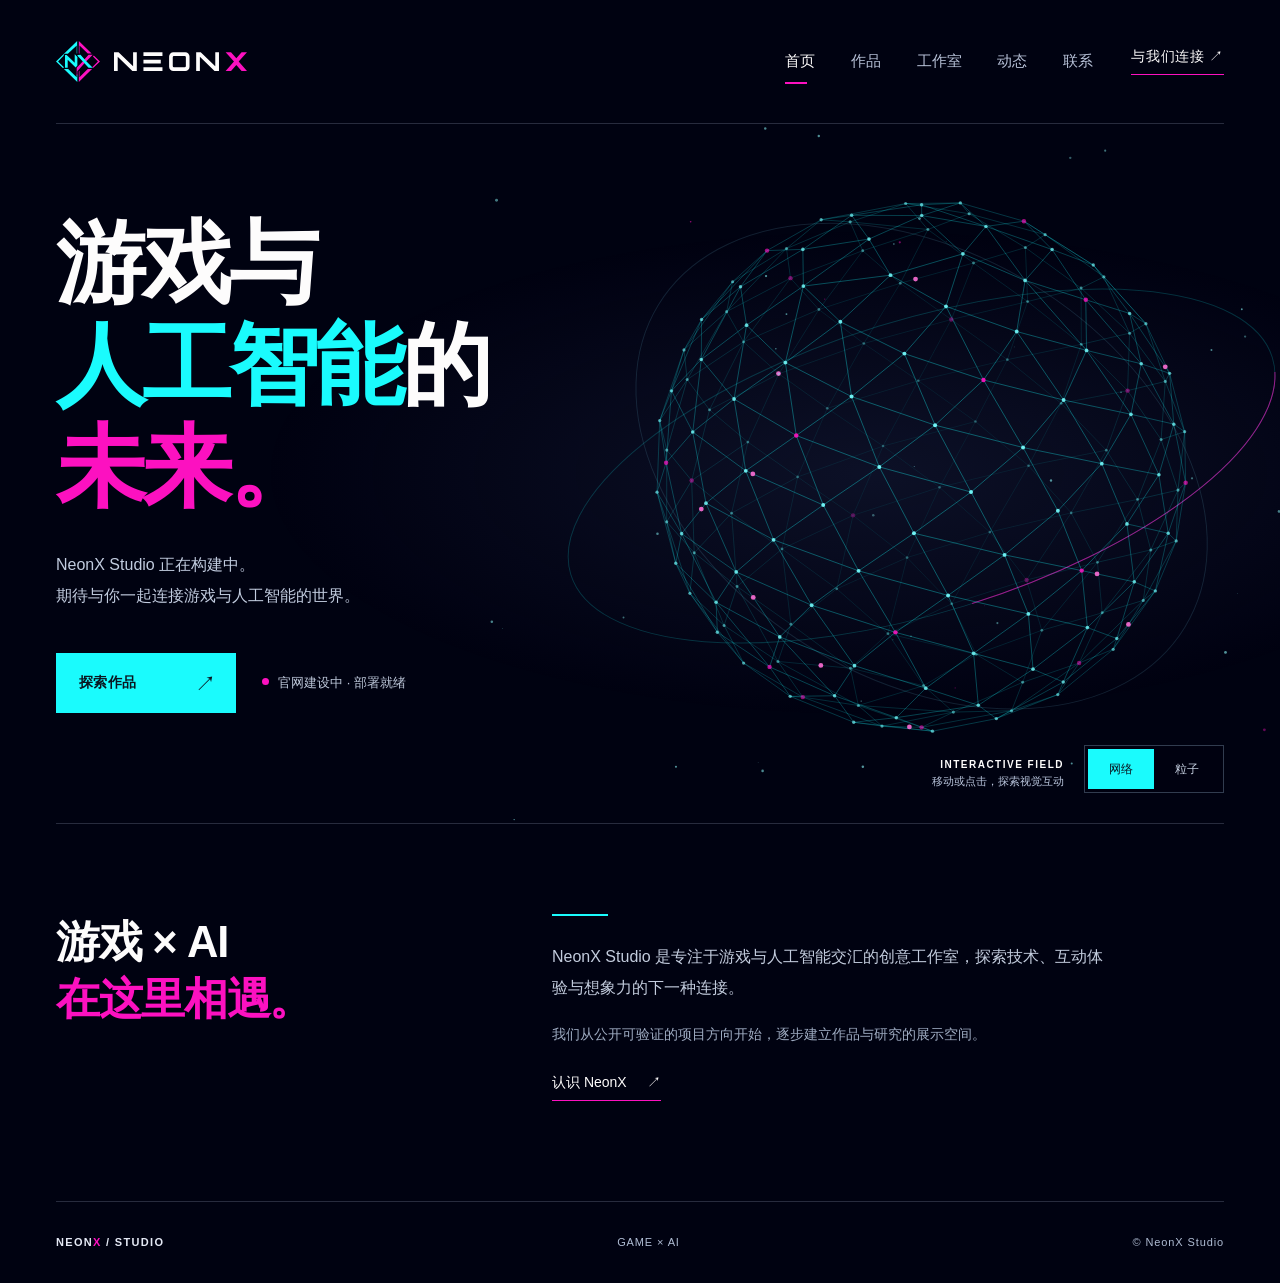
==== commit 4bd73409: "Optimize HTTPS SEO and GEO metadata Co-authored-by: Copilot App <223556219+Copilot@users.noreply.git" ====
--- a/index.html
+++ b/index.html
@@ -19,7 +19,7 @@
   <meta name="twitter:card" content="summary_large_image"><meta name="twitter:title" content="NeonX Studio | 游戏与人工智能创意工作室"><meta name="twitter:description" content="探索游戏、人工智能、技术与想象力的下一种连接。"><meta name="twitter:image" content="https://neonx.top/assets/brand/png/neonx-social-1280x640.png">
   <title>NeonX Studio | 游戏与人工智能创意工作室</title>
   <script type="application/ld+json">
-  {"@context":"https://schema.org","@graph":[{"@type":"Organization","@id":"https://neonx.top/#organization","name":"NeonX Studio","url":"https://neonx.top/","logo":"https://neonx.top/assets/brand/web/neonx-mark.svg","sameAs":["https://github.com/NeonX-Studio"]},{"@type":"WebSite","@id":"https://neonx.top/#website","url":"https://neonx.top/","name":"NeonX Studio","description":"NeonX Studio 是专注于游戏与人工智能交汇的创意工作室。","publisher":{"@id":"https://neonx.top/#organization"},"inLanguage":"zh-CN"},{"@type":"WebPage","@id":"https://neonx.top/#webpage","url":"https://neonx.top/","name":"NeonX Studio | 游戏与人工智能创意工作室","isPartOf":{"@id":"https://neonx.top/#website"},"about":{"@id":"https://neonx.top/#organization"},"inLanguage":"zh-CN"}]}
+  {"@context":"https://schema.org","@graph":[{"@type":"Organization","@id":"https://neonx.top/#organization","name":"NeonX Studio","url":"https://neonx.top/","logo":"https://neonx.top/assets/brand/web/neonx-mark.svg","sameAs":["https://github.com/NeonX-Studio"]},{"@type":"WebSite","@id":"https://neonx.top/#website","url":"https://neonx.top/","name":"NeonX Studio","description":"NeonX Studio 是专注于游戏与人工智能交汇的创意工作室。","publisher":{"@id":"https://neonx.top/#organization"},"inLanguage":"zh-CN"},{"@type":"WebPage","@id":"https://neonx.top/#webpage","url":"https://neonx.top/","name":"NeonX Studio | 游戏与人工智能创意工作室","isPartOf":{"@id":"https://neonx.top/#website"},"about":{"@id":"https://neonx.top/#organization"},"mainEntity":{"@id":"https://neonx.top/#organization"},"inLanguage":"zh-CN"}]}
   </script>
   <link rel="stylesheet" href="assets/css/site.css">
 </head>
--- a/assets/css/site.css
+++ b/assets/css/site.css
@@ -62,6 +62,10 @@
 .text-link { display: inline-flex; align-items: center; gap: 20px; margin-top: 26px; padding-bottom: 8px; color: var(--ink); border-bottom: 1px solid var(--pink); font-size: 14px; text-decoration: none; transition: color .2s ease, border-color .2s ease; }
 .text-link:hover { color: var(--blue); border-color: var(--blue); }
 .subpage { position: relative; min-height: min(720px, 75vh); padding-block: clamp(80px, 10vw, 150px) 110px; }
+.breadcrumbs { display: flex; flex-wrap: wrap; align-items: center; gap: 9px; margin-bottom: 34px; color: var(--muted); font-size: 12px; letter-spacing: .04em; }
+.breadcrumbs a { color: var(--soft); text-decoration: none; }
+.breadcrumbs a:hover { color: var(--blue); }
+.breadcrumbs [aria-current="page"] { color: var(--ink); }
 .page-heading { display: grid; grid-template-columns: minmax(0, 1fr) minmax(280px, .7fr); gap: 44px; align-items: end; padding-bottom: 58px; border-bottom: 1px solid var(--line); }
 .page-heading h1 { margin: 0; max-width: 760px; font-size: clamp(50px, 6.2vw, 90px); font-weight: 650; line-height: 1.13; letter-spacing: -.04em; }
 .page-heading p { max-width: 410px; margin: 0 0 8px; color: #c1ccdf; font-size: 16px; line-height: 1.9; }
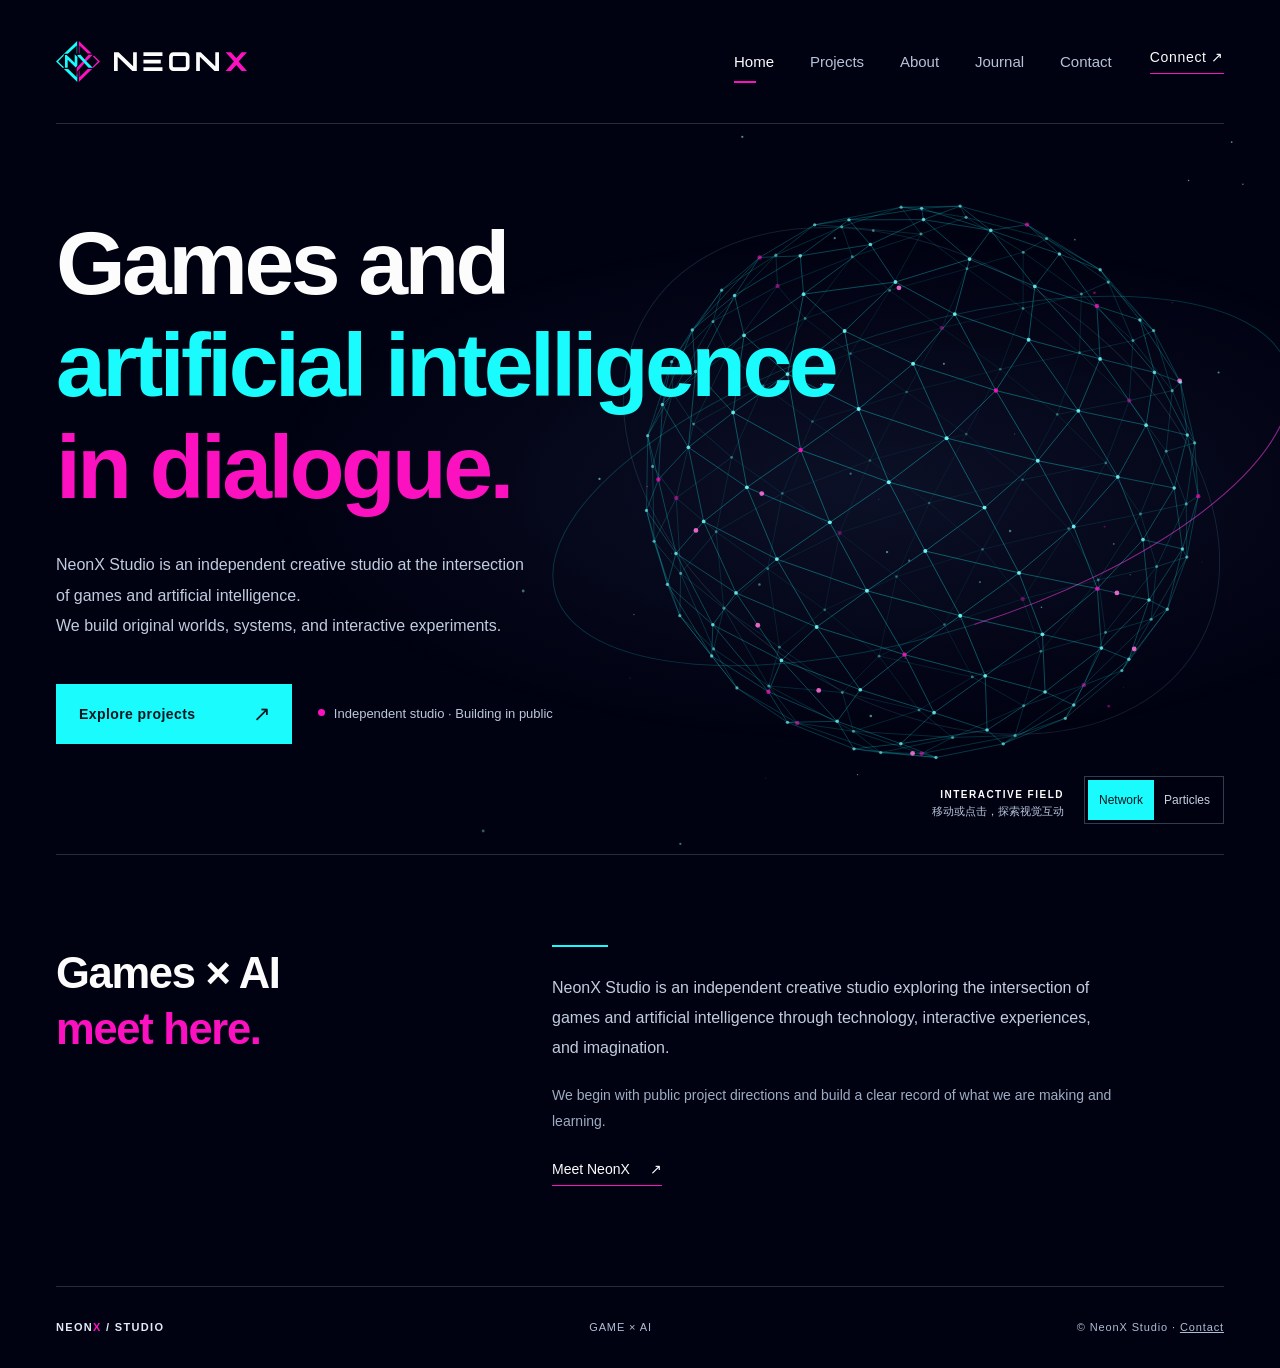
==== commit 491647a6: "Improve site SEO and content structure Co-authored-by: Copilot App <223556219+Copilot@users.noreply." ====
--- a/index.html
+++ b/index.html
@@ -1,44 +1,45 @@
 ﻿<!DOCTYPE html>
-<html lang="zh-CN">
+<html lang="en">
 <head>
   <meta charset="UTF-8">
   <meta name="viewport" content="width=device-width, initial-scale=1">
-  <meta name="content-language" content="zh-CN">
+  <meta name="content-language" content="en">
   <meta name="theme-color" content="#000211">
   <meta name="color-scheme" content="dark">
   <meta name="robots" content="index, follow">
-  <meta name="description" content="NeonX Studio 是专注于游戏与人工智能交汇的创意工作室，探索技术、互动体验与想象力的下一种连接。">
+  <meta name="description" content="NeonX Studio is an independent creative studio at the intersection of games and artificial intelligence, building original interactive experiences and experiments.">
   <link rel="canonical" href="https://neonx.top/">
   <link rel="icon" href="favicon.ico" sizes="any">
   <link rel="icon" href="assets/brand/favicon/favicon.svg" type="image/svg+xml">
   <link rel="icon" href="assets/brand/favicon/favicon-32.png" type="image/png" sizes="32x32">
   <link rel="apple-touch-icon" href="assets/brand/favicon/apple-touch-icon.png">
   <link rel="manifest" href="site.webmanifest">
-  <meta property="og:type" content="website"><meta property="og:site_name" content="NeonX Studio"><meta property="og:locale" content="zh_CN">
-  <meta property="og:title" content="NeonX Studio | 游戏与人工智能创意工作室"><meta property="og:description" content="探索游戏、人工智能、技术与想象力的下一种连接。"><meta property="og:url" content="https://neonx.top/"><meta property="og:image" content="https://neonx.top/assets/brand/png/neonx-social-1280x640.png"><meta property="og:image:alt" content="NeonX Studio 品牌图">
-  <meta name="twitter:card" content="summary_large_image"><meta name="twitter:title" content="NeonX Studio | 游戏与人工智能创意工作室"><meta name="twitter:description" content="探索游戏、人工智能、技术与想象力的下一种连接。"><meta name="twitter:image" content="https://neonx.top/assets/brand/png/neonx-social-1280x640.png">
-  <title>NeonX Studio | 游戏与人工智能创意工作室</title>
+  <meta property="og:type" content="website"><meta property="og:site_name" content="NeonX Studio"><meta property="og:locale" content="en_US">
+  <meta property="og:title" content="NeonX Studio | Independent Games & AI Studio"><meta property="og:description" content="An independent creative studio at the intersection of games and artificial intelligence."><meta property="og:url" content="https://neonx.top/"><meta property="og:image" content="https://neonx.top/assets/brand/png/neonx-social-1280x640.png"><meta property="og:image:alt" content="NeonX Studio brand mark">
+  <meta name="twitter:card" content="summary_large_image"><meta name="twitter:title" content="NeonX Studio | Independent Games & AI Studio"><meta name="twitter:description" content="An independent creative studio at the intersection of games and artificial intelligence."><meta name="twitter:image" content="https://neonx.top/assets/brand/png/neonx-social-1280x640.png">
+  <title>NeonX Studio | Independent Games & AI Studio</title>
   <script type="application/ld+json">
-  {"@context":"https://schema.org","@graph":[{"@type":"Organization","@id":"https://neonx.top/#organization","name":"NeonX Studio","url":"https://neonx.top/","logo":"https://neonx.top/assets/brand/web/neonx-mark.svg","sameAs":["https://github.com/NeonX-Studio"]},{"@type":"WebSite","@id":"https://neonx.top/#website","url":"https://neonx.top/","name":"NeonX Studio","description":"NeonX Studio 是专注于游戏与人工智能交汇的创意工作室。","publisher":{"@id":"https://neonx.top/#organization"},"inLanguage":"zh-CN"},{"@type":"WebPage","@id":"https://neonx.top/#webpage","url":"https://neonx.top/","name":"NeonX Studio | 游戏与人工智能创意工作室","isPartOf":{"@id":"https://neonx.top/#website"},"about":{"@id":"https://neonx.top/#organization"},"mainEntity":{"@id":"https://neonx.top/#organization"},"inLanguage":"zh-CN"}]}
+  {"@context":"https://schema.org","@graph":[{"@type":"Organization","@id":"https://neonx.top/#organization","name":"NeonX Studio","url":"https://neonx.top/","logo":"https://neonx.top/assets/brand/web/neonx-mark.svg","email":"mailto:neon_x_studio@163.com","description":"An independent creative studio at the intersection of games and artificial intelligence.","sameAs":["https://github.com/NeonX-Studio"]},{"@type":"WebSite","@id":"https://neonx.top/#website","url":"https://neonx.top/","name":"NeonX Studio","description":"An independent creative studio at the intersection of games and artificial intelligence.","publisher":{"@id":"https://neonx.top/#organization"},"inLanguage":"en"},{"@type":"WebPage","@id":"https://neonx.top/#webpage","url":"https://neonx.top/","name":"NeonX Studio | Independent Games & AI Studio","isPartOf":{"@id":"https://neonx.top/#website"},"about":{"@id":"https://neonx.top/#organization"},"mainEntity":{"@id":"https://neonx.top/#organization"},"inLanguage":"en"}]}
   </script>
   <link rel="stylesheet" href="assets/css/site.css">
 </head>
 <body>
+  <a class="skip-link visually-hidden" href="#main-content">Skip to content</a>
   <div class="page">
     <header class="header wrap">
-      <a class="brand" href="#home" aria-label="NeonX Studio 首页"><img class="brand-mark" src="assets/brand/web/neonx-mark.svg" alt="" width="684" height="643"><img class="brand-word" src="assets/brand/web/neonx-wordtype.svg" alt="NeonX Studio" width="806" height="80"></a>
-      <div class="header-right"><nav class="nav" aria-label="主导航"><a href="#home">首页</a><a href="projects.html">作品</a><a href="#studio">工作室</a><a href="#news">动态</a><a href="#contact">联系</a></nav><a class="header-action" href="#contact">与我们连接 ↗</a></div>
+      <a class="brand" href="#home" aria-label="NeonX Studio home"><img class="brand-mark" src="assets/brand/web/neonx-mark.svg" alt="" width="684" height="643"><img class="brand-word" src="assets/brand/web/neonx-wordtype.svg" alt="NeonX Studio" width="806" height="80"></a>
+      <div class="header-right"><nav class="nav" aria-label="Primary navigation"><a href="#home">Home</a><a href="projects.html">Projects</a><a href="about.html">About</a><a href="journal.html">Journal</a><a href="contact.html">Contact</a></nav><a class="header-action" href="contact.html">Connect ↗</a></div>
     </header>
     <main id="main-content">
-      <div class="screen" id="home" data-page aria-label="首页">
-        <section class="hero"><div class="network" aria-hidden="true"><canvas id="network"></canvas></div><div class="hero-inner wrap"><h1 tabindex="-1">游戏与<br><span>人工智能</span>的<br><em>未来。</em></h1><p class="hero-copy">NeonX Studio 正在构建中。<br>期待与你一起连接游戏与人工智能的世界。</p><div class="hero-actions"><a class="connect" href="projects.html">探索作品 <span aria-hidden="true">↗</span></a><span class="status">官网建设中 · 部署就绪</span></div></div><div class="visual-controls" hidden><p class="visual-caption"><strong>INTERACTIVE FIELD</strong>移动或点击，探索视觉互动</p><div class="mode-switch" role="group" aria-label="视觉模式"><button type="button" data-mode="network" aria-pressed="true">网络</button><button type="button" data-mode="particles" aria-pressed="false">粒子</button></div></div></section>
-        <section class="about wrap" aria-labelledby="about-title"><h2 id="about-title">游戏 × AI<br><span>在这里相遇。</span></h2><div class="about-copy"><span class="about-line" aria-hidden="true"></span><p>NeonX Studio 是专注于游戏与人工智能交汇的创意工作室，探索技术、互动体验与想象力的下一种连接。</p><p>我们从公开可验证的项目方向开始，逐步建立作品与研究的展示空间。</p><a class="text-link" href="#studio">认识 NeonX <span aria-hidden="true">↗</span></a></div></section>
+      <div class="screen" id="home" data-page aria-label="Home">
+        <section class="hero"><div class="network" aria-hidden="true"><canvas id="network"></canvas></div><div class="hero-inner wrap"><h1 tabindex="-1">Games and<br><span>artificial intelligence</span><br><em>in dialogue.</em></h1><p class="hero-copy">NeonX Studio is an independent creative studio at the intersection of games and artificial intelligence.<br>We build original worlds, systems, and interactive experiments.</p><div class="hero-actions"><a class="connect" href="projects.html">Explore projects <span aria-hidden="true">↗</span></a><span class="status">Independent studio · Building in public</span></div></div><div class="visual-controls" hidden><p class="visual-caption"><strong>INTERACTIVE FIELD</strong>Move or click to explore</p><div class="mode-switch" role="group" aria-label="Visual mode"><button type="button" data-mode="network" aria-pressed="true">Network</button><button type="button" data-mode="particles" aria-pressed="false">Particles</button></div></div></section>
+        <section class="about wrap" aria-labelledby="about-title"><h2 id="about-title">Games × AI<br><span>meet here.</span></h2><div class="about-copy"><span class="about-line" aria-hidden="true"></span><p>NeonX Studio is an independent creative studio exploring the intersection of games and artificial intelligence through technology, interactive experiences, and imagination.</p><p>We begin with public project directions and build a clear record of what we are making and learning.</p><a class="text-link" href="about.html">Meet NeonX <span aria-hidden="true">↗</span></a></div></section>
       </div>
-      <section class="screen subpage wrap" id="studio" data-page aria-labelledby="studio-title"><div class="page-heading"><h1 id="studio-title" tabindex="-1">关于<br><span>NeonX</span><em>。</em></h1><p>一个关注游戏与人工智能交汇的工作室。我们相信，创意与技术的相遇能带来新的可能。</p></div><div class="section-body"><h2>从想象出发，<br><span>向未来探索。</span></h2><div><p>NeonX Studio 正在建设中。我们期待探索游戏与人工智能如何相互启发，并将想法变成值得体验的作品。</p><dl class="feature-list"><div><dt>游戏</dt><dd>探索互动体验与创意表达。</dd></div><div><dt>人工智能</dt><dd>关注技术与创造力之间的新连接。</dd></div></dl><a class="text-link" href="projects.html">探索作品 <span aria-hidden="true">↗</span></a></div></div></section>
-      <section class="screen subpage wrap" id="news" data-page aria-labelledby="news-title"><div class="page-heading"><h1 id="news-title" tabindex="-1">最新<br><span>动态</span><em>。</em></h1><p>关注 NeonX 的创作进展、项目消息和工作室更新。</p></div><div class="empty-state"><div><h2>动态内容待添加</h2><p>这里预留了工作室动态空间，后续可在此发布消息。</p></div><a class="text-link" href="#studio">了解工作室 <span aria-hidden="true">↗</span></a></div></section>
-      <section class="screen subpage wrap" id="contact" data-page aria-labelledby="contact-title"><div class="page-heading"><h1 id="contact-title" tabindex="-1">让我们<br><span>连接</span><em>。</em></h1><p>无论是创意交流还是未来合作，NeonX Studio 期待与你相遇。</p></div><div class="section-body"><h2>一起探索<br><span>新的可能。</span></h2><div><p>官网正在建设中，此页面的联系信息尚未配置。</p><div class="contact-state">联系方式待添加</div><br><a class="text-link" href="#news">查看最新动态 <span aria-hidden="true">↗</span></a></div></div></section>
+      <section class="screen subpage wrap" id="studio" data-page aria-labelledby="studio-title"><div class="page-heading"><h1 id="studio-title" tabindex="-1">About<br><span>NeonX</span><em>.</em></h1><p>An independent creative studio at the intersection of games and artificial intelligence.</p></div><div class="section-body"><h2>Start with imagination,<br><span>build toward the future.</span></h2><div><p>NeonX Studio explores how games and artificial intelligence can inform one another, turning ideas into experiences that can be played, tested, and discussed.</p><dl class="feature-list"><div><dt>Games</dt><dd>Interactive experiences and original creative expression.</dd></div><div><dt>Artificial intelligence</dt><dd>New connections between technology, systems, and creativity.</dd></div></dl><a class="text-link" href="projects.html">Explore projects <span aria-hidden="true">↗</span></a></div></div></section>
+      <section class="screen subpage wrap" id="news" data-page aria-labelledby="news-title"><div class="page-heading"><h1 id="news-title" tabindex="-1">Latest<br><span>updates</span><em>.</em></h1><p>Notes on NeonX projects, experiments, and the ideas shaping the studio.</p></div><div class="empty-state"><div><h2>Read the journal</h2><p>Explore evergreen notes about the studio and the systems behind Light.</p></div><a class="text-link" href="journal.html">Open Journal <span aria-hidden="true">↗</span></a></div></section>
+      <section class="screen subpage wrap" id="contact" data-page aria-labelledby="contact-title"><div class="page-heading"><h1 id="contact-title" tabindex="-1">Let’s<br><span>connect</span><em>.</em></h1><p>For thoughtful conversations, project context, or future collaboration, write to NeonX Studio.</p></div><div class="section-body"><h2>Make room for<br><span>the next idea.</span></h2><div><p>Email is the best way to reach the studio.</p><a class="contact-email" href="mailto:neon_x_studio@163.com">neon_x_studio@163.com</a><p class="contact-note">Please include enough context for us to understand your message.</p><a class="text-link" href="journal.html">Read the journal <span aria-hidden="true">↗</span></a></div></div></section>
     </main>
-    <footer class="footer wrap"><span class="footer-title">NEON<span>X</span> / STUDIO</span><span>GAME × AI</span><span>© NeonX Studio</span></footer>
+    <footer class="footer wrap"><span class="footer-title">NEON<span>X</span> / STUDIO</span><span>GAME × AI</span><span>© NeonX Studio · <a href="contact.html">Contact</a></span></footer>
   </div>
   <script src="assets/js/site.js" defer></script><script src="assets/js/home.js" defer></script>
 </body>
--- a/assets/css/site.css
+++ b/assets/css/site.css
@@ -104,6 +104,19 @@
 .project-facts div { padding: 22px 0; }
 .project-facts dt { color: var(--blue); font-size: 12px; letter-spacing: .12em; }
 .project-facts dd { margin: 8px 0 0; color: #dce4f4; font-size: 14px; line-height: 1.6; }
+.inline-link { color: var(--blue); text-decoration-color: var(--pink); text-underline-offset: 4px; }
+.inline-link:hover { color: var(--pink); }
+.contact-email { display: inline-block; margin-top: 22px; color: var(--blue); font-size: clamp(20px, 3vw, 32px); letter-spacing: -.02em; text-decoration: none; border-bottom: 1px solid var(--pink); padding-bottom: 8px; }
+.contact-email:hover { color: var(--pink); }
+.contact-note { margin-top: 20px !important; color: var(--muted) !important; font-size: 14px !important; }
+.journal-list { display: grid; gap: 22px; margin-top: 62px; }
+.journal-entry { padding: clamp(26px, 4vw, 52px); border: 1px solid var(--line); background: linear-gradient(120deg, #12182a, #101320); }
+.journal-entry h2 { margin: 18px 0 20px; font-size: clamp(28px, 4vw, 48px); line-height: 1.15; letter-spacing: -.04em; }
+.journal-entry p { max-width: 760px; margin: 0; color: #c1ccdf; font-size: 16px; line-height: 1.95; }
+.journal-entry p + p { margin-top: 18px; }
+.skip-link { position: fixed; z-index: 20; top: 12px; left: 12px; padding: 10px 14px; background: var(--blue); color: #0a1620; text-decoration: none; }
+.visually-hidden { clip: rect(0 0 0 0); clip-path: inset(50%); height: 1px; overflow: hidden; position: absolute; white-space: nowrap; width: 1px; }
+.visually-hidden:focus { clip: auto; clip-path: none; height: auto; overflow: visible; position: fixed; white-space: normal; width: auto; }
 .footer { position: relative; z-index: 2; display: flex; align-items: center; justify-content: space-between; gap: 20px; min-height: 82px; border-top: 1px solid var(--line); color: #afbdd4; font-size: 11px; letter-spacing: .08em; }
 .footer-title { color: #e4e9f5; font-weight: 600; letter-spacing: .12em; }
 .footer-title span { color: var(--pink); }
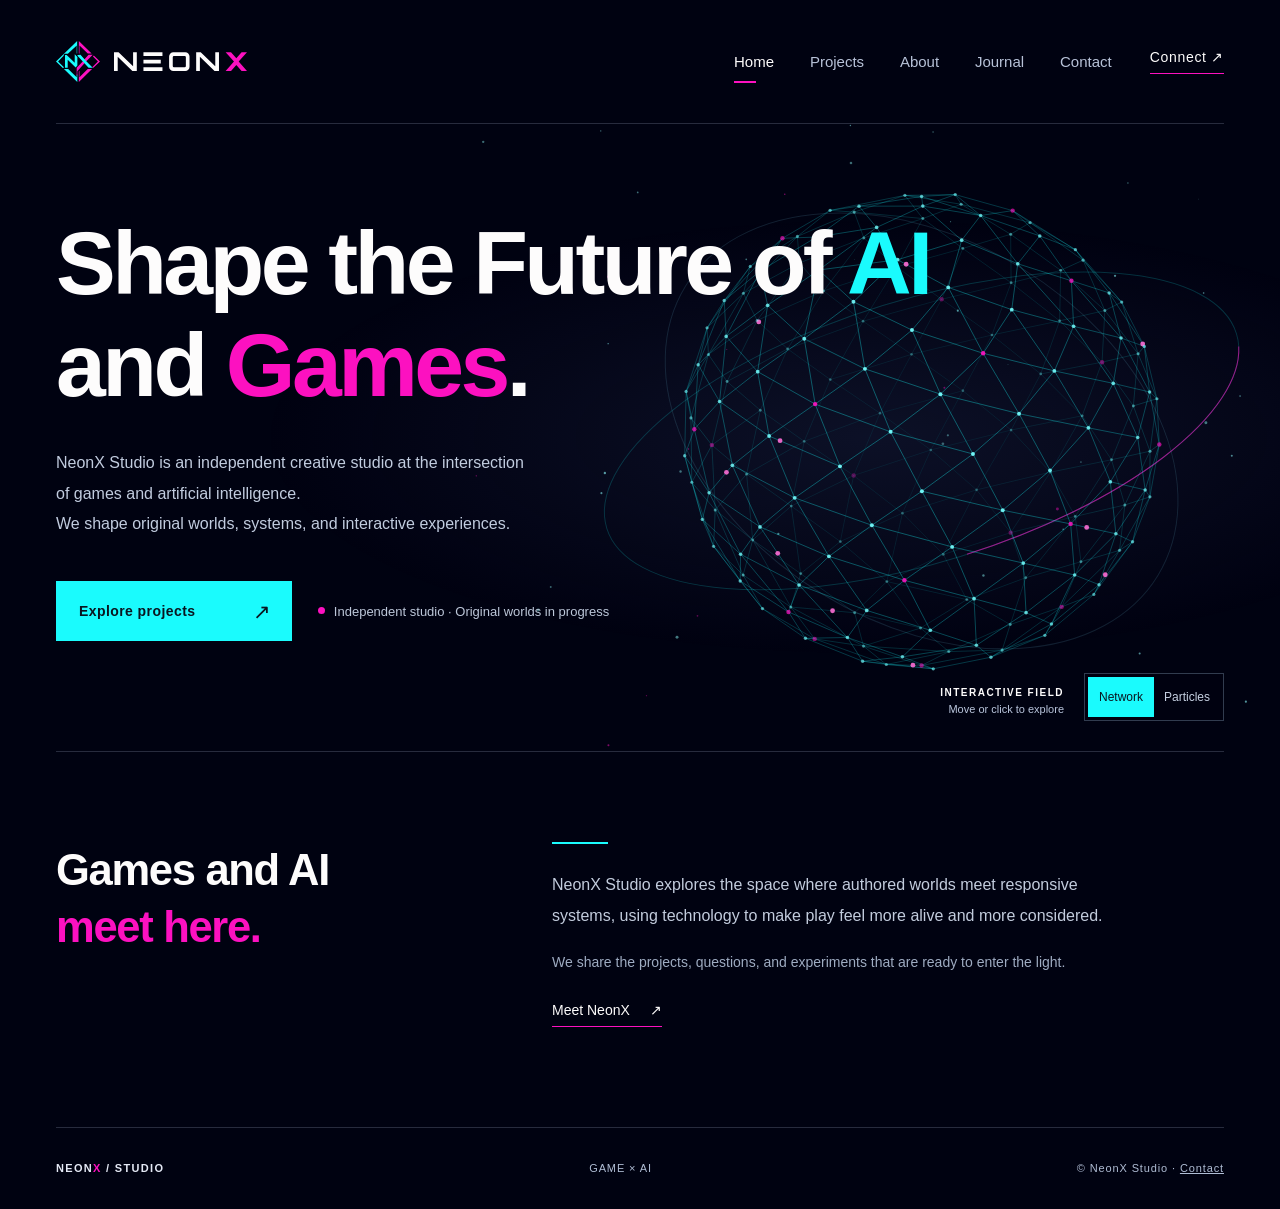
==== commit 70649d68: "Rewrite NeonX public copy in English Co-authored-by: Copilot App <223556219+Copilot@users.noreply.gi" ====
--- a/index.html
+++ b/index.html
@@ -1,4 +1,4 @@
-﻿<!DOCTYPE html>
+<!DOCTYPE html>
 <html lang="en">
 <head>
   <meta charset="UTF-8">
@@ -15,11 +15,11 @@
   <link rel="apple-touch-icon" href="assets/brand/favicon/apple-touch-icon.png">
   <link rel="manifest" href="site.webmanifest">
   <meta property="og:type" content="website"><meta property="og:site_name" content="NeonX Studio"><meta property="og:locale" content="en_US">
-  <meta property="og:title" content="NeonX Studio | Independent Games & AI Studio"><meta property="og:description" content="An independent creative studio at the intersection of games and artificial intelligence."><meta property="og:url" content="https://neonx.top/"><meta property="og:image" content="https://neonx.top/assets/brand/png/neonx-social-1280x640.png"><meta property="og:image:alt" content="NeonX Studio brand mark">
-  <meta name="twitter:card" content="summary_large_image"><meta name="twitter:title" content="NeonX Studio | Independent Games & AI Studio"><meta name="twitter:description" content="An independent creative studio at the intersection of games and artificial intelligence."><meta name="twitter:image" content="https://neonx.top/assets/brand/png/neonx-social-1280x640.png">
-  <title>NeonX Studio | Independent Games & AI Studio</title>
+  <meta property="og:title" content="NeonX Studio | Shape the Future of AI and Games"><meta property="og:description" content="An independent creative studio at the intersection of games and artificial intelligence."><meta property="og:url" content="https://neonx.top/"><meta property="og:image" content="https://neonx.top/assets/brand/png/neonx-social-1280x640.png"><meta property="og:image:alt" content="NeonX Studio brand mark">
+  <meta name="twitter:card" content="summary_large_image"><meta name="twitter:title" content="NeonX Studio | Shape the Future of AI and Games"><meta name="twitter:description" content="An independent creative studio at the intersection of games and artificial intelligence."><meta name="twitter:image" content="https://neonx.top/assets/brand/png/neonx-social-1280x640.png">
+  <title>NeonX Studio | Shape the Future of AI and Games</title>
   <script type="application/ld+json">
-  {"@context":"https://schema.org","@graph":[{"@type":"Organization","@id":"https://neonx.top/#organization","name":"NeonX Studio","url":"https://neonx.top/","logo":"https://neonx.top/assets/brand/web/neonx-mark.svg","email":"mailto:neon_x_studio@163.com","description":"An independent creative studio at the intersection of games and artificial intelligence.","sameAs":["https://github.com/NeonX-Studio"]},{"@type":"WebSite","@id":"https://neonx.top/#website","url":"https://neonx.top/","name":"NeonX Studio","description":"An independent creative studio at the intersection of games and artificial intelligence.","publisher":{"@id":"https://neonx.top/#organization"},"inLanguage":"en"},{"@type":"WebPage","@id":"https://neonx.top/#webpage","url":"https://neonx.top/","name":"NeonX Studio | Independent Games & AI Studio","isPartOf":{"@id":"https://neonx.top/#website"},"about":{"@id":"https://neonx.top/#organization"},"mainEntity":{"@id":"https://neonx.top/#organization"},"inLanguage":"en"}]}
+  {"@context":"https://schema.org","@graph":[{"@type":"Organization","@id":"https://neonx.top/#organization","name":"NeonX Studio","url":"https://neonx.top/","logo":"https://neonx.top/assets/brand/web/neonx-mark.svg","email":"mailto:neon_x_studio@163.com","description":"An independent creative studio at the intersection of games and artificial intelligence.","sameAs":["https://github.com/NeonX-Studio"]},{"@type":"WebSite","@id":"https://neonx.top/#website","url":"https://neonx.top/","name":"NeonX Studio","description":"An independent creative studio at the intersection of games and artificial intelligence.","publisher":{"@id":"https://neonx.top/#organization"},"inLanguage":"en"},{"@type":"WebPage","@id":"https://neonx.top/#webpage","url":"https://neonx.top/","name":"NeonX Studio | Shape the Future of AI and Games","isPartOf":{"@id":"https://neonx.top/#website"},"about":{"@id":"https://neonx.top/#organization"},"mainEntity":{"@id":"https://neonx.top/#organization"},"inLanguage":"en"}]}
   </script>
   <link rel="stylesheet" href="assets/css/site.css">
 </head>
@@ -32,12 +32,12 @@
     </header>
     <main id="main-content">
       <div class="screen" id="home" data-page aria-label="Home">
-        <section class="hero"><div class="network" aria-hidden="true"><canvas id="network"></canvas></div><div class="hero-inner wrap"><h1 tabindex="-1">Games and<br><span>artificial intelligence</span><br><em>in dialogue.</em></h1><p class="hero-copy">NeonX Studio is an independent creative studio at the intersection of games and artificial intelligence.<br>We build original worlds, systems, and interactive experiments.</p><div class="hero-actions"><a class="connect" href="projects.html">Explore projects <span aria-hidden="true">↗</span></a><span class="status">Independent studio · Building in public</span></div></div><div class="visual-controls" hidden><p class="visual-caption"><strong>INTERACTIVE FIELD</strong>Move or click to explore</p><div class="mode-switch" role="group" aria-label="Visual mode"><button type="button" data-mode="network" aria-pressed="true">Network</button><button type="button" data-mode="particles" aria-pressed="false">Particles</button></div></div></section>
-        <section class="about wrap" aria-labelledby="about-title"><h2 id="about-title">Games × AI<br><span>meet here.</span></h2><div class="about-copy"><span class="about-line" aria-hidden="true"></span><p>NeonX Studio is an independent creative studio exploring the intersection of games and artificial intelligence through technology, interactive experiences, and imagination.</p><p>We begin with public project directions and build a clear record of what we are making and learning.</p><a class="text-link" href="about.html">Meet NeonX <span aria-hidden="true">↗</span></a></div></section>
+        <section class="hero"><div class="network" aria-hidden="true"><canvas id="network"></canvas></div><div class="hero-inner wrap"><h1 tabindex="-1">Shape the Future of <span class="hero-accent-ai">AI</span><br>and <span class="hero-accent-games">Games</span>.</h1><p class="hero-copy">NeonX Studio is an independent creative studio at the intersection of games and artificial intelligence.<br>We shape original worlds, systems, and interactive experiences.</p><div class="hero-actions"><a class="connect" href="projects.html">Explore projects <span aria-hidden="true">↗</span></a><span class="status">Independent studio · Original worlds in progress</span></div></div><div class="visual-controls" hidden><p class="visual-caption"><strong>INTERACTIVE FIELD</strong>Move or click to explore</p><div class="mode-switch" role="group" aria-label="Visual mode"><button type="button" data-mode="network" aria-pressed="true">Network</button><button type="button" data-mode="particles" aria-pressed="false">Particles</button></div></div></section>
+        <section class="about wrap" aria-labelledby="about-title"><h2 id="about-title">Games and AI<br><span>meet here.</span></h2><div class="about-copy"><span class="about-line" aria-hidden="true"></span><p>NeonX Studio explores the space where authored worlds meet responsive systems, using technology to make play feel more alive and more considered.</p><p>We share the projects, questions, and experiments that are ready to enter the light.</p><a class="text-link" href="about.html">Meet NeonX <span aria-hidden="true">↗</span></a></div></section>
       </div>
       <section class="screen subpage wrap" id="studio" data-page aria-labelledby="studio-title"><div class="page-heading"><h1 id="studio-title" tabindex="-1">About<br><span>NeonX</span><em>.</em></h1><p>An independent creative studio at the intersection of games and artificial intelligence.</p></div><div class="section-body"><h2>Start with imagination,<br><span>build toward the future.</span></h2><div><p>NeonX Studio explores how games and artificial intelligence can inform one another, turning ideas into experiences that can be played, tested, and discussed.</p><dl class="feature-list"><div><dt>Games</dt><dd>Interactive experiences and original creative expression.</dd></div><div><dt>Artificial intelligence</dt><dd>New connections between technology, systems, and creativity.</dd></div></dl><a class="text-link" href="projects.html">Explore projects <span aria-hidden="true">↗</span></a></div></div></section>
-      <section class="screen subpage wrap" id="news" data-page aria-labelledby="news-title"><div class="page-heading"><h1 id="news-title" tabindex="-1">Latest<br><span>updates</span><em>.</em></h1><p>Notes on NeonX projects, experiments, and the ideas shaping the studio.</p></div><div class="empty-state"><div><h2>Read the journal</h2><p>Explore evergreen notes about the studio and the systems behind Light.</p></div><a class="text-link" href="journal.html">Open Journal <span aria-hidden="true">↗</span></a></div></section>
-      <section class="screen subpage wrap" id="contact" data-page aria-labelledby="contact-title"><div class="page-heading"><h1 id="contact-title" tabindex="-1">Let’s<br><span>connect</span><em>.</em></h1><p>For thoughtful conversations, project context, or future collaboration, write to NeonX Studio.</p></div><div class="section-body"><h2>Make room for<br><span>the next idea.</span></h2><div><p>Email is the best way to reach the studio.</p><a class="contact-email" href="mailto:neon_x_studio@163.com">neon_x_studio@163.com</a><p class="contact-note">Please include enough context for us to understand your message.</p><a class="text-link" href="journal.html">Read the journal <span aria-hidden="true">↗</span></a></div></div></section>
+      <section class="screen subpage wrap" id="news" data-page aria-labelledby="news-title"><div class="page-heading"><h1 id="news-title" tabindex="-1">Latest<br><span>updates</span><em>.</em></h1><p>Notes on the projects, questions, and systems shaping NeonX Studio.</p></div><div class="empty-state"><div><h2>Read the journal</h2><p>Read the studio notes and step closer to the world of Light.</p></div><a class="text-link" href="journal.html">Open Journal <span aria-hidden="true">↗</span></a></div></section>
+      <section class="screen subpage wrap" id="contact" data-page aria-labelledby="contact-title"><div class="page-heading"><h1 id="contact-title" tabindex="-1">Let’s<br><span>connect</span><em>.</em></h1><p>For project context, thoughtful conversations, or future collaboration, write to NeonX Studio.</p></div><div class="section-body"><h2>Make room for<br><span>the next idea.</span></h2><div><p>Email is the best way to reach the studio.</p><a class="contact-email" href="mailto:neon_x_studio@163.com">neon_x_studio@163.com</a><p class="contact-note">Please include enough context for us to understand your message.</p><a class="text-link" href="journal.html">Read the journal <span aria-hidden="true">↗</span></a></div></div></section>
     </main>
     <footer class="footer wrap"><span class="footer-title">NEON<span>X</span> / STUDIO</span><span>GAME × AI</span><span>© NeonX Studio · <a href="contact.html">Contact</a></span></footer>
   </div>
--- a/assets/css/site.css
+++ b/assets/css/site.css
@@ -37,6 +37,8 @@
 .hero-inner > * { pointer-events: auto; }
 .hero h1 { width: max-content; max-width: 100%; margin: 0; font-size: clamp(58px, 7vw, 108px); font-weight: 650; line-height: 1.14; letter-spacing: -.04em; text-wrap: balance; }
 .hero h1 span, .page-heading h1 span, .section-body h2 span, .about h2 span { color: var(--blue); }
+.hero h1 .hero-accent-ai { color: var(--blue); }
+.hero h1 .hero-accent-games { color: var(--pink); }
 .hero h1 em, .page-heading h1 em { color: var(--pink); font-style: normal; }
 .hero-copy { margin: 32px 0 0; max-width: 470px; color: #c1ccdf; font-size: 16px; line-height: 1.9; }
 .hero-actions { display: flex; align-items: center; flex-wrap: wrap; gap: 26px; margin-top: 42px; }
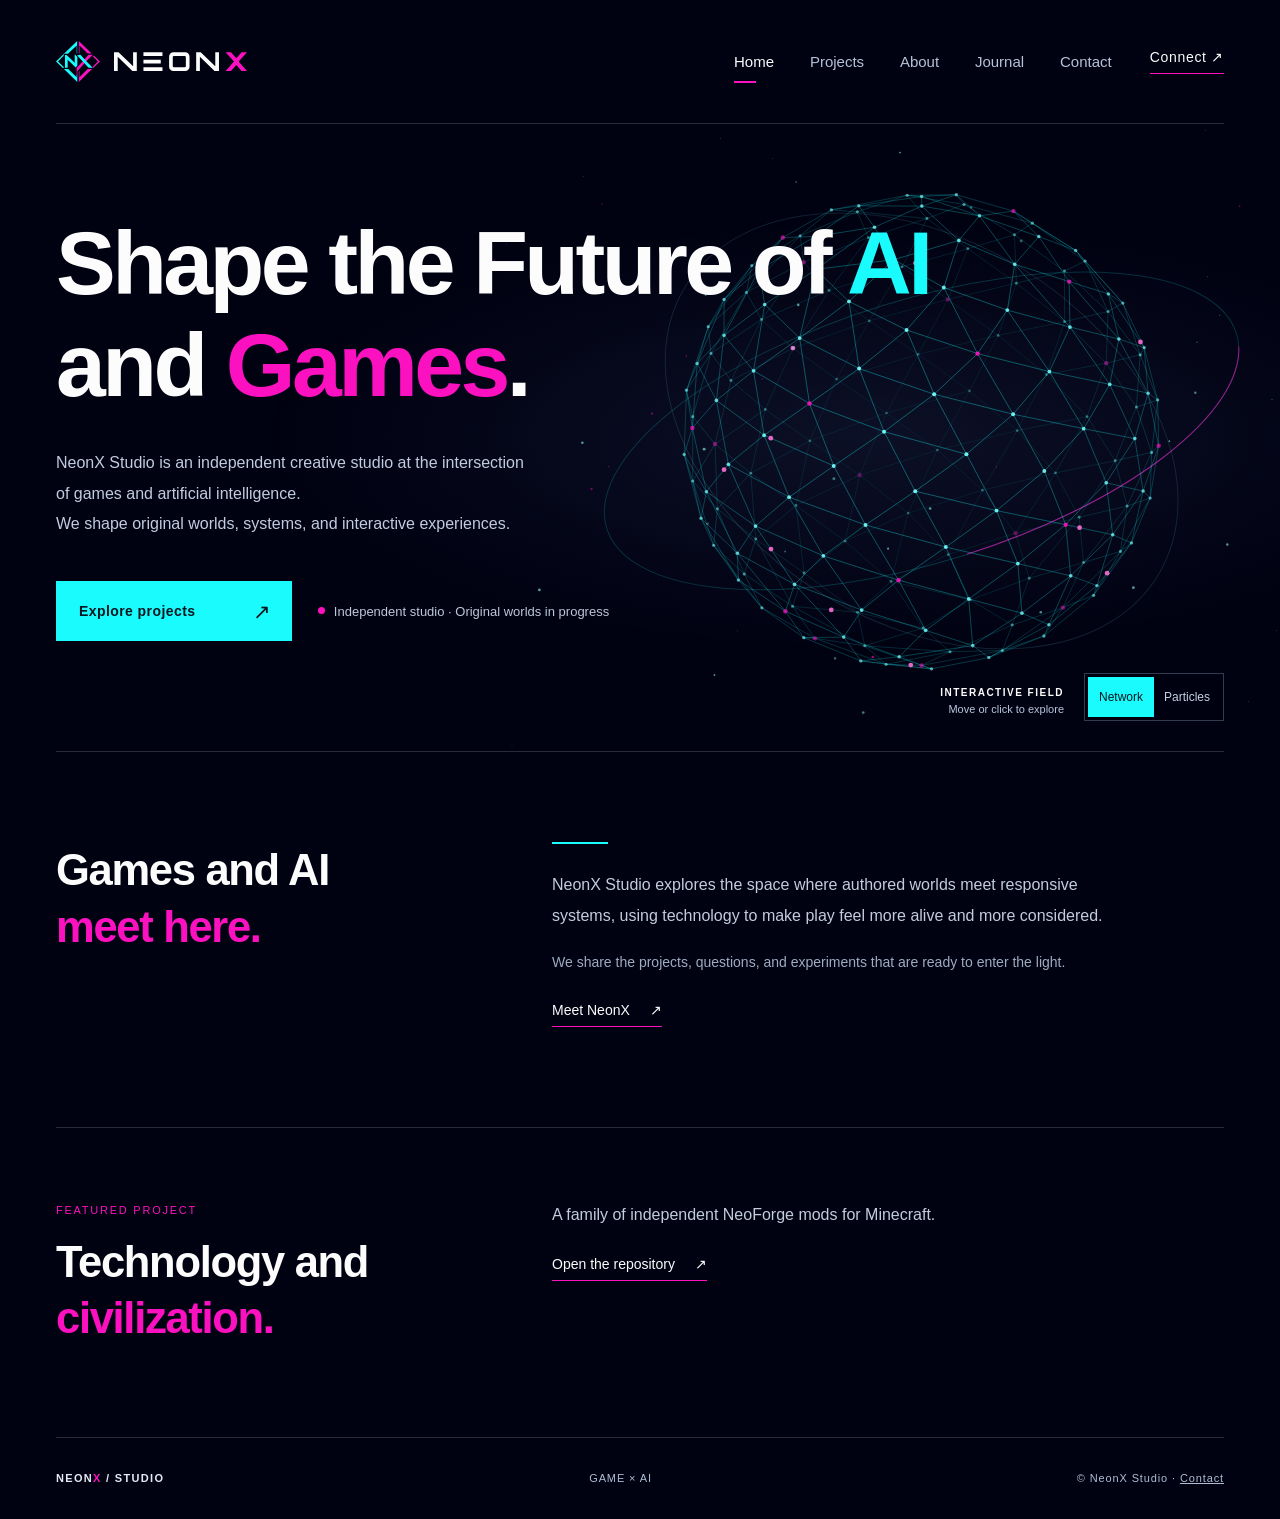
==== commit d47fe2d6: "Add Minecraft Technology and Civilization project Co-authored-by: Copilot App <223556219+Copilot@use" ====
--- a/index.html
+++ b/index.html
@@ -19,7 +19,7 @@
   <meta name="twitter:card" content="summary_large_image"><meta name="twitter:title" content="NeonX Studio | Shape the Future of AI and Games"><meta name="twitter:description" content="An independent creative studio at the intersection of games and artificial intelligence."><meta name="twitter:image" content="https://neonx.top/assets/brand/png/neonx-social-1280x640.png">
   <title>NeonX Studio | Shape the Future of AI and Games</title>
   <script type="application/ld+json">
-  {"@context":"https://schema.org","@graph":[{"@type":"Organization","@id":"https://neonx.top/#organization","name":"NeonX Studio","url":"https://neonx.top/","logo":"https://neonx.top/assets/brand/web/neonx-mark.svg","email":"mailto:neon_x_studio@163.com","description":"An independent creative studio at the intersection of games and artificial intelligence.","sameAs":["https://github.com/NeonX-Studio"]},{"@type":"WebSite","@id":"https://neonx.top/#website","url":"https://neonx.top/","name":"NeonX Studio","description":"An independent creative studio at the intersection of games and artificial intelligence.","publisher":{"@id":"https://neonx.top/#organization"},"inLanguage":"en"},{"@type":"WebPage","@id":"https://neonx.top/#webpage","url":"https://neonx.top/","name":"NeonX Studio | Shape the Future of AI and Games","isPartOf":{"@id":"https://neonx.top/#website"},"about":{"@id":"https://neonx.top/#organization"},"mainEntity":{"@id":"https://neonx.top/#organization"},"inLanguage":"en"}]}
+  {"@context":"https://schema.org","@graph":[{"@type":"Organization","@id":"https://neonx.top/#organization","name":"NeonX Studio","url":"https://neonx.top/","logo":"https://neonx.top/assets/brand/web/neonx-mark.svg","email":"mailto:neon_x_studio@163.com","description":"An independent creative studio at the intersection of games and artificial intelligence.","sameAs":["https://github.com/NeonX-Studio"]},{"@type":"WebSite","@id":"https://neonx.top/#website","url":"https://neonx.top/","name":"NeonX Studio","description":"An independent creative studio at the intersection of games and artificial intelligence.","publisher":{"@id":"https://neonx.top/#organization"},"inLanguage":"en"},{"@type":"WebPage","@id":"https://neonx.top/#webpage","url":"https://neonx.top/","name":"NeonX Studio | Shape the Future of AI and Games","isPartOf":{"@id":"https://neonx.top/#website"},"about":{"@id":"https://neonx.top/#organization"},"mainEntity":{"@id":"https://neonx.top/#project-list"},"inLanguage":"en"},{"@type":"ItemList","@id":"https://neonx.top/#project-list","name":"NeonX Studio featured projects","itemListElement":[{"@type":"ListItem","position":1,"name":"Minecraft Technology & Civilization","url":"https://github.com/NeonX-Studio/minecraft-technology-and-civilization","item":{"@id":"https://github.com/NeonX-Studio/minecraft-technology-and-civilization#project"}}]},{"@type":"CreativeWork","@id":"https://github.com/NeonX-Studio/minecraft-technology-and-civilization#project","name":"Minecraft Technology & Civilization","url":"https://github.com/NeonX-Studio/minecraft-technology-and-civilization","description":"A family of independent NeoForge mods for Minecraft.","creator":{"@id":"https://neonx.top/#organization"}}]}
   </script>
   <link rel="stylesheet" href="assets/css/site.css">
 </head>
@@ -31,10 +31,11 @@
       <div class="header-right"><nav class="nav" aria-label="Primary navigation"><a href="#home">Home</a><a href="projects.html">Projects</a><a href="about.html">About</a><a href="journal.html">Journal</a><a href="contact.html">Contact</a></nav><a class="header-action" href="contact.html">Connect ↗</a></div>
     </header>
     <main id="main-content">
-      <div class="screen" id="home" data-page aria-label="Home">
-        <section class="hero"><div class="network" aria-hidden="true"><canvas id="network"></canvas></div><div class="hero-inner wrap"><h1 tabindex="-1">Shape the Future of <span class="hero-accent-ai">AI</span><br>and <span class="hero-accent-games">Games</span>.</h1><p class="hero-copy">NeonX Studio is an independent creative studio at the intersection of games and artificial intelligence.<br>We shape original worlds, systems, and interactive experiences.</p><div class="hero-actions"><a class="connect" href="projects.html">Explore projects <span aria-hidden="true">↗</span></a><span class="status">Independent studio · Original worlds in progress</span></div></div><div class="visual-controls" hidden><p class="visual-caption"><strong>INTERACTIVE FIELD</strong>Move or click to explore</p><div class="mode-switch" role="group" aria-label="Visual mode"><button type="button" data-mode="network" aria-pressed="true">Network</button><button type="button" data-mode="particles" aria-pressed="false">Particles</button></div></div></section>
+      <section class="screen" id="home" data-page aria-labelledby="home-title">
+        <section class="hero"><div class="network" aria-hidden="true"><canvas id="network"></canvas></div><div class="hero-inner wrap"><h1 id="home-title" tabindex="-1">Shape the Future of <span class="hero-accent-ai">AI</span><br>and <span class="hero-accent-games">Games</span>.</h1><p class="hero-copy">NeonX Studio is an independent creative studio at the intersection of games and artificial intelligence.<br>We shape original worlds, systems, and interactive experiences.</p><div class="hero-actions"><a class="connect" href="projects.html">Explore projects <span aria-hidden="true">↗</span></a><span class="status">Independent studio · Original worlds in progress</span></div></div><div class="visual-controls" hidden><p class="visual-caption"><strong>INTERACTIVE FIELD</strong>Move or click to explore</p><div class="mode-switch" role="group" aria-label="Visual mode"><button type="button" data-mode="network" aria-pressed="true">Network</button><button type="button" data-mode="particles" aria-pressed="false">Particles</button></div></div></section>
         <section class="about wrap" aria-labelledby="about-title"><h2 id="about-title">Games and AI<br><span>meet here.</span></h2><div class="about-copy"><span class="about-line" aria-hidden="true"></span><p>NeonX Studio explores the space where authored worlds meet responsive systems, using technology to make play feel more alive and more considered.</p><p>We share the projects, questions, and experiments that are ready to enter the light.</p><a class="text-link" href="about.html">Meet NeonX <span aria-hidden="true">↗</span></a></div></section>
-      </div>
+        <section class="home-projects wrap" aria-labelledby="featured-project-title"><div class="home-projects-heading"><span class="project-card-kicker">FEATURED PROJECT</span><h2 id="featured-project-title">Technology and<br><span>civilization.</span></h2></div><div class="home-projects-copy"><p>A family of independent NeoForge mods for Minecraft.</p><a class="text-link" href="https://github.com/NeonX-Studio/minecraft-technology-and-civilization" target="_blank" rel="noopener noreferrer" aria-label="Minecraft Technology and Civilization on GitHub">Open the repository <span aria-hidden="true">↗</span></a></div></section>
+      </section>
       <section class="screen subpage wrap" id="studio" data-page aria-labelledby="studio-title"><div class="page-heading"><h1 id="studio-title" tabindex="-1">About<br><span>NeonX</span><em>.</em></h1><p>An independent creative studio at the intersection of games and artificial intelligence.</p></div><div class="section-body"><h2>Start with imagination,<br><span>build toward the future.</span></h2><div><p>NeonX Studio explores how games and artificial intelligence can inform one another, turning ideas into experiences that can be played, tested, and discussed.</p><dl class="feature-list"><div><dt>Games</dt><dd>Interactive experiences and original creative expression.</dd></div><div><dt>Artificial intelligence</dt><dd>New connections between technology, systems, and creativity.</dd></div></dl><a class="text-link" href="projects.html">Explore projects <span aria-hidden="true">↗</span></a></div></div></section>
       <section class="screen subpage wrap" id="news" data-page aria-labelledby="news-title"><div class="page-heading"><h1 id="news-title" tabindex="-1">Latest<br><span>updates</span><em>.</em></h1><p>Notes on the projects, questions, and systems shaping NeonX Studio.</p></div><div class="empty-state"><div><h2>Read the journal</h2><p>Read the studio notes and step closer to the world of Light.</p></div><a class="text-link" href="journal.html">Open Journal <span aria-hidden="true">↗</span></a></div></section>
       <section class="screen subpage wrap" id="contact" data-page aria-labelledby="contact-title"><div class="page-heading"><h1 id="contact-title" tabindex="-1">Let’s<br><span>connect</span><em>.</em></h1><p>For project context, thoughtful conversations, or future collaboration, write to NeonX Studio.</p></div><div class="section-body"><h2>Make room for<br><span>the next idea.</span></h2><div><p>Email is the best way to reach the studio.</p><a class="contact-email" href="mailto:neon_x_studio@163.com">neon_x_studio@163.com</a><p class="contact-note">Please include enough context for us to understand your message.</p><a class="text-link" href="journal.html">Read the journal <span aria-hidden="true">↗</span></a></div></div></section>
--- a/assets/css/site.css
+++ b/assets/css/site.css
@@ -60,6 +60,11 @@
 .about-copy { max-width: 560px; }
 .about-copy p { margin: 0; color: #c2ccdd; font-size: 16px; line-height: 1.9; }
 .about-copy p + p { margin-top: 18px; color: #9eacc2; font-size: 14px; }
+.home-projects { display: grid; grid-template-columns: minmax(0, .8fr) minmax(0, 1.2fr); gap: 48px; padding-block: 72px 90px; border-top: 1px solid var(--line); }
+.home-projects-heading h2 { margin: 16px 0 0; font-size: clamp(32px, 3.4vw, 50px); line-height: 1.3; letter-spacing: -.03em; font-weight: 600; }
+.home-projects-heading h2 span { color: var(--pink); }
+.home-projects-copy { max-width: 560px; }
+.home-projects-copy p { margin: 0; color: #c2ccdd; font-size: 16px; line-height: 1.9; }
 .about-line { display: block; width: 56px; height: 2px; margin-bottom: 26px; background: var(--blue); }
 .text-link { display: inline-flex; align-items: center; gap: 20px; margin-top: 26px; padding-bottom: 8px; color: var(--ink); border-bottom: 1px solid var(--pink); font-size: 14px; text-decoration: none; transition: color .2s ease, border-color .2s ease; }
 .text-link:hover { color: var(--blue); border-color: var(--blue); }
@@ -125,6 +130,6 @@
 .js-ready .screen:not([hidden]) { animation: page-in .32s ease-out both; }
 @keyframes page-in { from { opacity: .7; transform: translateY(8px); } to { opacity: 1; transform: translateY(0); } }
 @media (max-width: 900px) { .wrap { width: calc(100% - 64px); } .hero h1 { font-size: clamp(54px, 7.8vw, 74px); } .visual-controls { right: 32px; } .header-right { gap: 22px; } .nav { gap: 20px; } }
-@media (max-width: 760px) { .wrap { width: calc(100% - 40px); } .header { min-height: 0; padding-top: 22px; flex-wrap: wrap; column-gap: 12px; } .brand { gap: 11px; } .brand-mark { width: 36px; } .brand-word { height: 15px; } .header-right { display: contents; } .header-action { margin-left: auto; font-size: 12px; } .nav { order: 2; width: 100%; justify-content: space-between; gap: 8px; padding-top: 16px; } .nav a { padding: 13px 0; font-size: 13px; } .hero { display: block; min-height: 860px; } .hero-inner { padding-block: 78px 0; } .hero h1 { font-size: clamp(46px, 11.5vw, 70px); } .hero-copy { max-width: 330px; margin-top: 23px; font-size: 14px; } .hero-actions { margin-top: 28px; gap: 18px; } .connect { min-height: 54px; gap: 32px; } .network { top: 340px; bottom: 0; background: radial-gradient(ellipse at 50% 57%, rgba(35, 44, 80, .35), transparent 62%); } .visual-controls { left: 20px; right: 20px; bottom: 26px; justify-content: space-between; gap: 10px; } .visual-caption { text-align: left; } .about { grid-template-columns: 1fr; gap: 28px; padding-block: 64px; } .subpage { min-height: 70vh; padding-block: 66px 80px; } .page-heading, .section-body, .project-hero { grid-template-columns: 1fr; gap: 26px; } .page-heading { padding-bottom: 38px; } .section-body { padding-top: 42px; } .empty-state { min-height: 280px; margin-top: 42px; align-items: start; flex-direction: column; justify-content: end; } .project-grid { grid-template-columns: 1fr; margin-top: 42px; } .project-facts { grid-template-columns: 1fr; gap: 0; margin-top: 45px; } .project-facts div + div { border-top: 1px solid var(--line); } .footer { min-height: 74px; font-size: 10px; } }
+@media (max-width: 760px) { .wrap { width: calc(100% - 40px); } .header { min-height: 0; padding-top: 22px; flex-wrap: wrap; column-gap: 12px; } .brand { gap: 11px; } .brand-mark { width: 36px; } .brand-word { height: 15px; } .header-right { display: contents; } .header-action { margin-left: auto; font-size: 12px; } .nav { order: 2; width: 100%; justify-content: space-between; gap: 8px; padding-top: 16px; } .nav a { padding: 13px 0; font-size: 13px; } .hero { display: block; min-height: 860px; } .hero-inner { padding-block: 78px 0; } .hero h1 { font-size: clamp(46px, 11.5vw, 70px); } .hero-copy { max-width: 330px; margin-top: 23px; font-size: 14px; } .hero-actions { margin-top: 28px; gap: 18px; } .connect { min-height: 54px; gap: 32px; } .network { top: 340px; bottom: 0; background: radial-gradient(ellipse at 50% 57%, rgba(35, 44, 80, .35), transparent 62%); } .visual-controls { left: 20px; right: 20px; bottom: 26px; justify-content: space-between; gap: 10px; } .visual-caption { text-align: left; } .about, .home-projects { grid-template-columns: 1fr; gap: 28px; } .about { padding-block: 64px; } .home-projects { padding-block: 56px 70px; } .subpage { min-height: 70vh; padding-block: 66px 80px; } .page-heading, .section-body, .project-hero { grid-template-columns: 1fr; gap: 26px; } .page-heading { padding-bottom: 38px; } .section-body { padding-top: 42px; } .empty-state { min-height: 280px; margin-top: 42px; align-items: start; flex-direction: column; justify-content: end; } .project-grid { grid-template-columns: 1fr; margin-top: 42px; } .project-facts { grid-template-columns: 1fr; gap: 0; margin-top: 45px; } .project-facts div + div { border-top: 1px solid var(--line); } .footer { min-height: 74px; font-size: 10px; } }
 @media (max-width: 360px) { .status { width: 100%; } .hero { min-height: 900px; } }
 @media (prefers-reduced-motion: reduce) { *, *::before, *::after { scroll-behavior: auto !important; transition-duration: .01ms !important; animation-duration: .01ms !important; animation-iteration-count: 1 !important; } }
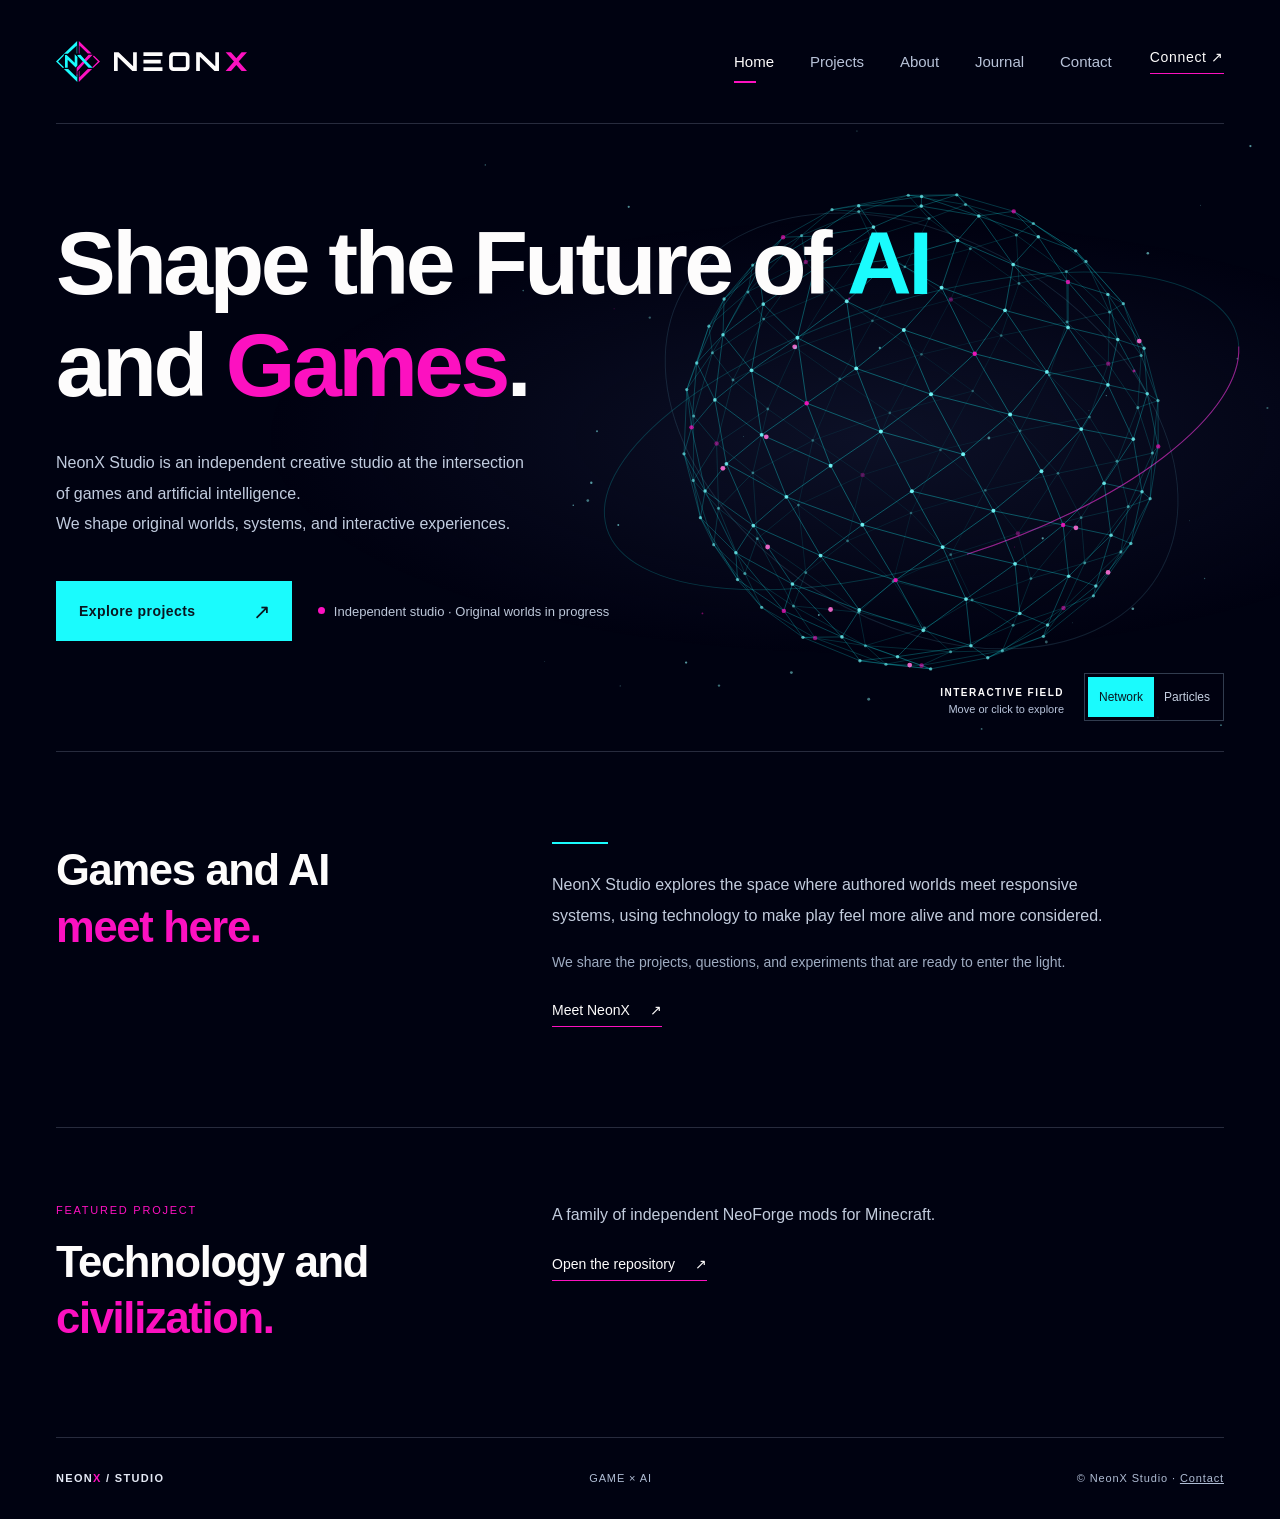
==== commit c49ba7f0: "Fix canonical Home links and remove legacy SPA sections - Replace all 17 internal Home links (href=i" ====
--- a/index.html
+++ b/index.html
@@ -27,18 +27,15 @@
   <a class="skip-link visually-hidden" href="#main-content">Skip to content</a>
   <div class="page">
     <header class="header wrap">
-      <a class="brand" href="#home" aria-label="NeonX Studio home"><img class="brand-mark" src="assets/brand/web/neonx-mark.svg" alt="" width="684" height="643"><img class="brand-word" src="assets/brand/web/neonx-wordtype.svg" alt="NeonX Studio" width="806" height="80"></a>
-      <div class="header-right"><nav class="nav" aria-label="Primary navigation"><a href="#home">Home</a><a href="projects.html">Projects</a><a href="about.html">About</a><a href="journal.html">Journal</a><a href="contact.html">Contact</a></nav><a class="header-action" href="contact.html">Connect ↗</a></div>
+      <a class="brand" href="/" aria-label="NeonX Studio home"><img class="brand-mark" src="assets/brand/web/neonx-mark.svg" alt="" width="684" height="643"><img class="brand-word" src="assets/brand/web/neonx-wordtype.svg" alt="NeonX Studio" width="806" height="80"></a>
+      <div class="header-right"><nav class="nav" aria-label="Primary navigation"><a href="/" aria-current="page">Home</a><a href="projects.html">Projects</a><a href="about.html">About</a><a href="journal.html">Journal</a><a href="contact.html">Contact</a></nav><a class="header-action" href="contact.html">Connect ↗</a></div>
     </header>
     <main id="main-content">
-      <section class="screen" id="home" data-page aria-labelledby="home-title">
+      <section class="screen" id="home" aria-labelledby="home-title">
         <section class="hero"><div class="network" aria-hidden="true"><canvas id="network"></canvas></div><div class="hero-inner wrap"><h1 id="home-title" tabindex="-1">Shape the Future of <span class="hero-accent-ai">AI</span><br>and <span class="hero-accent-games">Games</span>.</h1><p class="hero-copy">NeonX Studio is an independent creative studio at the intersection of games and artificial intelligence.<br>We shape original worlds, systems, and interactive experiences.</p><div class="hero-actions"><a class="connect" href="projects.html">Explore projects <span aria-hidden="true">↗</span></a><span class="status">Independent studio · Original worlds in progress</span></div></div><div class="visual-controls" hidden><p class="visual-caption"><strong>INTERACTIVE FIELD</strong>Move or click to explore</p><div class="mode-switch" role="group" aria-label="Visual mode"><button type="button" data-mode="network" aria-pressed="true">Network</button><button type="button" data-mode="particles" aria-pressed="false">Particles</button></div></div></section>
         <section class="about wrap" aria-labelledby="about-title"><h2 id="about-title">Games and AI<br><span>meet here.</span></h2><div class="about-copy"><span class="about-line" aria-hidden="true"></span><p>NeonX Studio explores the space where authored worlds meet responsive systems, using technology to make play feel more alive and more considered.</p><p>We share the projects, questions, and experiments that are ready to enter the light.</p><a class="text-link" href="about.html">Meet NeonX <span aria-hidden="true">↗</span></a></div></section>
         <section class="home-projects wrap" aria-labelledby="featured-project-title"><div class="home-projects-heading"><span class="project-card-kicker">FEATURED PROJECT</span><h2 id="featured-project-title">Technology and<br><span>civilization.</span></h2></div><div class="home-projects-copy"><p>A family of independent NeoForge mods for Minecraft.</p><a class="text-link" href="https://github.com/NeonX-Studio/minecraft-technology-and-civilization" target="_blank" rel="noopener noreferrer" aria-label="Minecraft Technology and Civilization on GitHub">Open the repository <span aria-hidden="true">↗</span></a></div></section>
       </section>
-      <section class="screen subpage wrap" id="studio" data-page aria-labelledby="studio-title"><div class="page-heading"><h1 id="studio-title" tabindex="-1">About<br><span>NeonX</span><em>.</em></h1><p>An independent creative studio at the intersection of games and artificial intelligence.</p></div><div class="section-body"><h2>Start with imagination,<br><span>build toward the future.</span></h2><div><p>NeonX Studio explores how games and artificial intelligence can inform one another, turning ideas into experiences that can be played, tested, and discussed.</p><dl class="feature-list"><div><dt>Games</dt><dd>Interactive experiences and original creative expression.</dd></div><div><dt>Artificial intelligence</dt><dd>New connections between technology, systems, and creativity.</dd></div></dl><a class="text-link" href="projects.html">Explore projects <span aria-hidden="true">↗</span></a></div></div></section>
-      <section class="screen subpage wrap" id="news" data-page aria-labelledby="news-title"><div class="page-heading"><h1 id="news-title" tabindex="-1">Latest<br><span>updates</span><em>.</em></h1><p>Notes on the projects, questions, and systems shaping NeonX Studio.</p></div><div class="empty-state"><div><h2>Read the journal</h2><p>Read the studio notes and step closer to the world of Light.</p></div><a class="text-link" href="journal.html">Open Journal <span aria-hidden="true">↗</span></a></div></section>
-      <section class="screen subpage wrap" id="contact" data-page aria-labelledby="contact-title"><div class="page-heading"><h1 id="contact-title" tabindex="-1">Let’s<br><span>connect</span><em>.</em></h1><p>For project context, thoughtful conversations, or future collaboration, write to NeonX Studio.</p></div><div class="section-body"><h2>Make room for<br><span>the next idea.</span></h2><div><p>Email is the best way to reach the studio.</p><a class="contact-email" href="mailto:neon_x_studio@163.com">neon_x_studio@163.com</a><p class="contact-note">Please include enough context for us to understand your message.</p><a class="text-link" href="journal.html">Read the journal <span aria-hidden="true">↗</span></a></div></div></section>
     </main>
     <footer class="footer wrap"><span class="footer-title">NEON<span>X</span> / STUDIO</span><span>GAME × AI</span><span>© NeonX Studio · <a href="contact.html">Contact</a></span></footer>
   </div>
